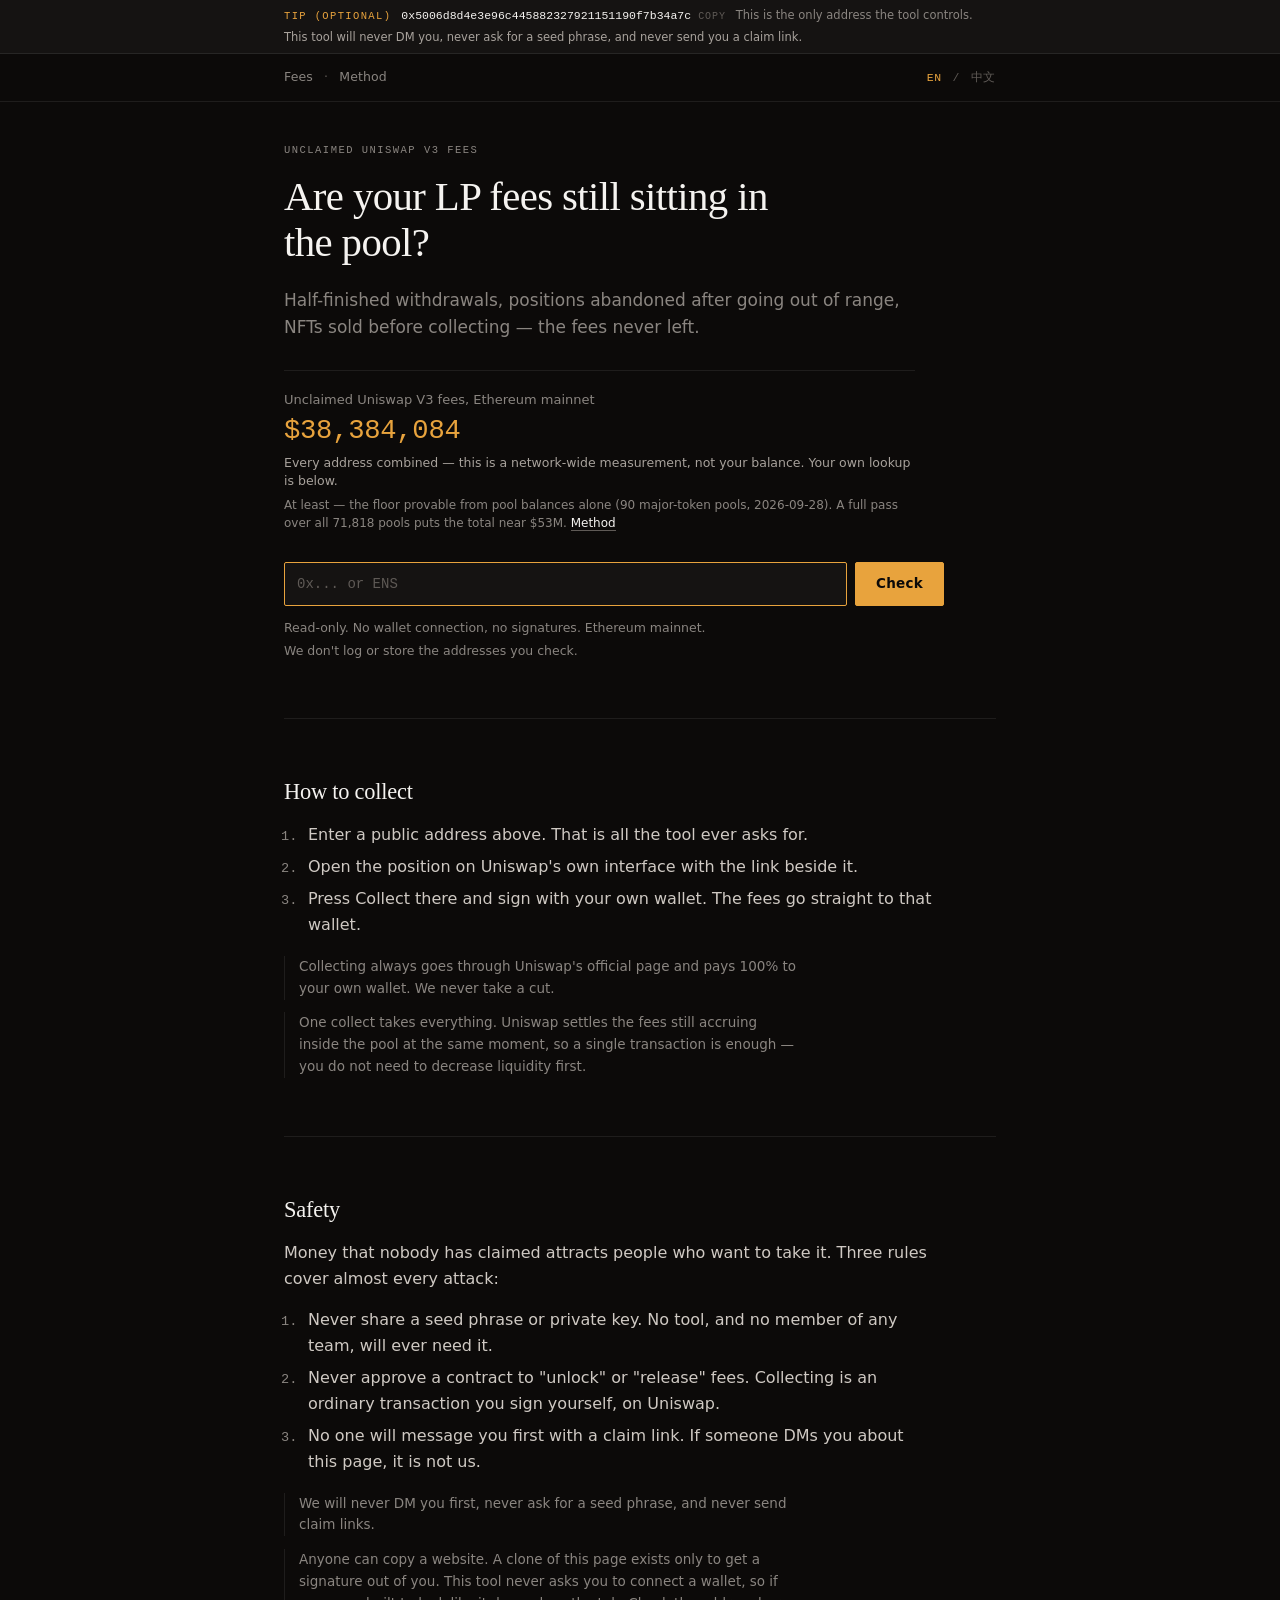
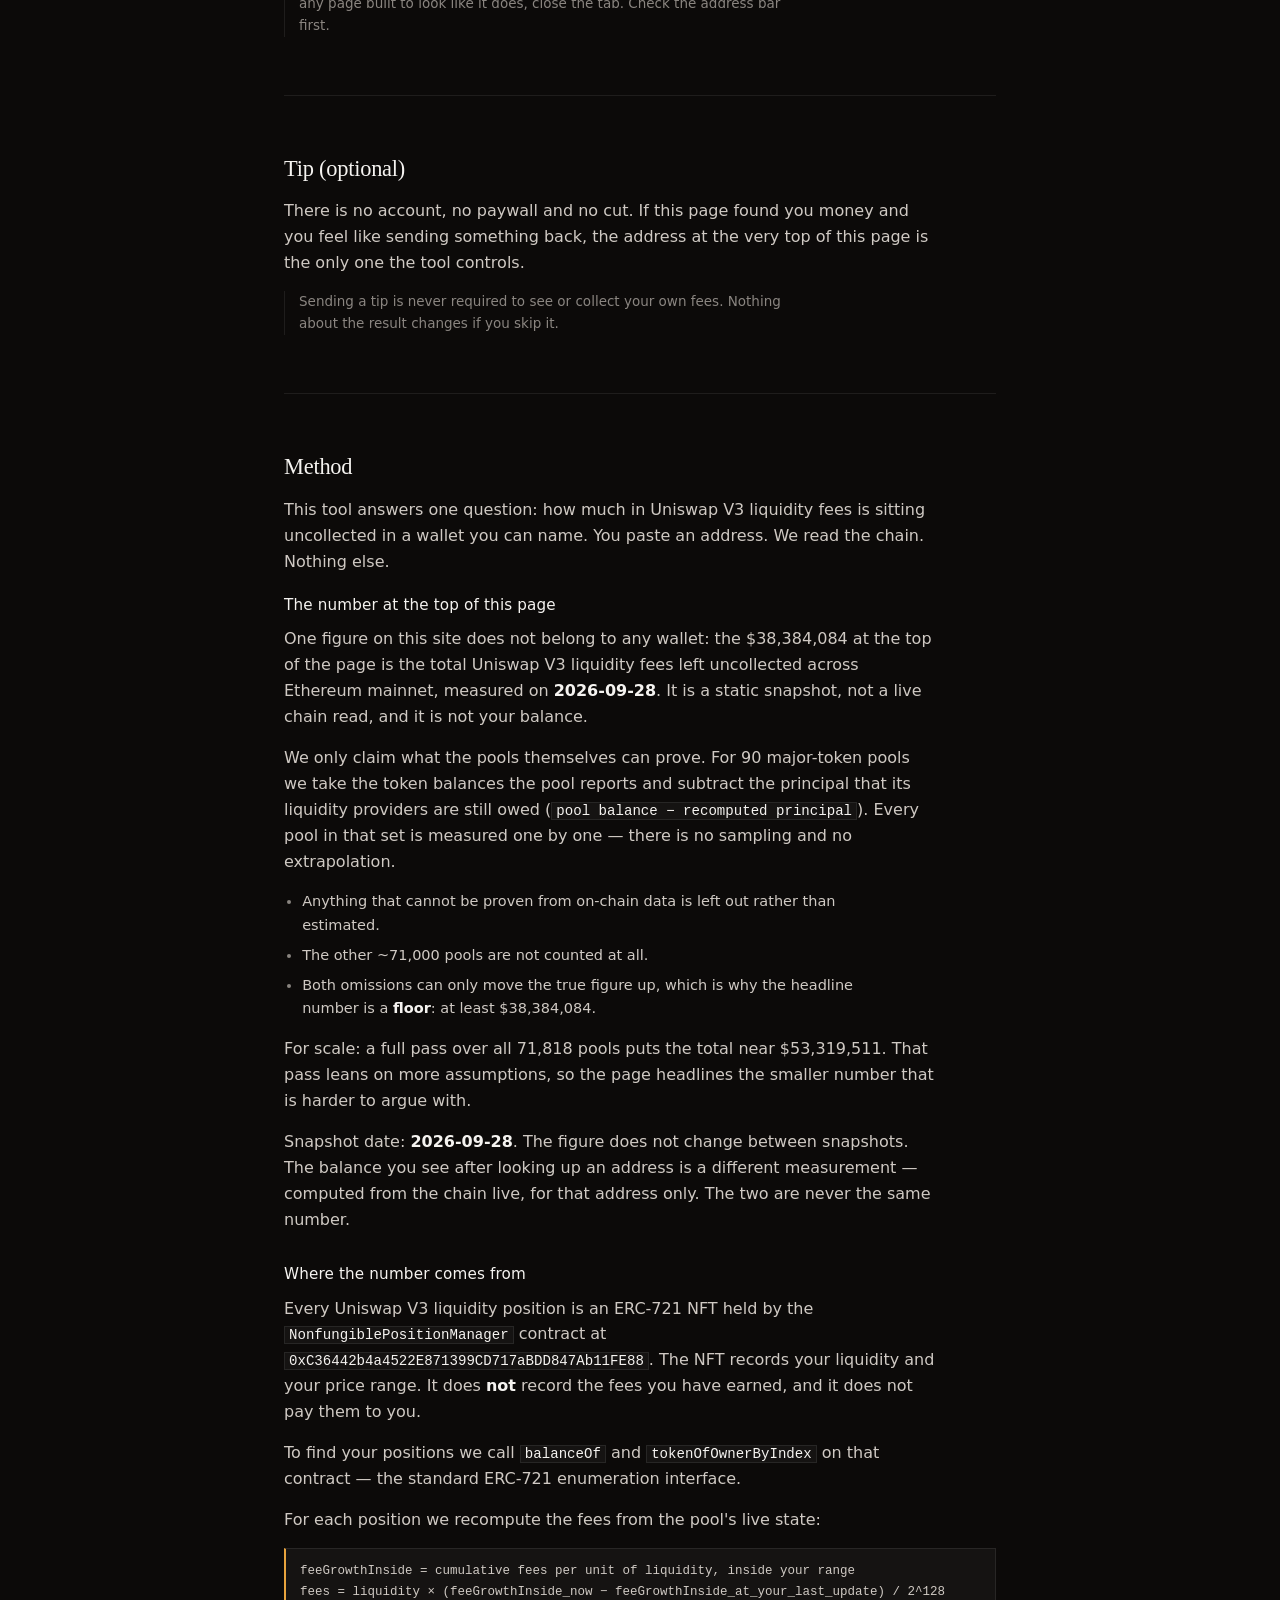
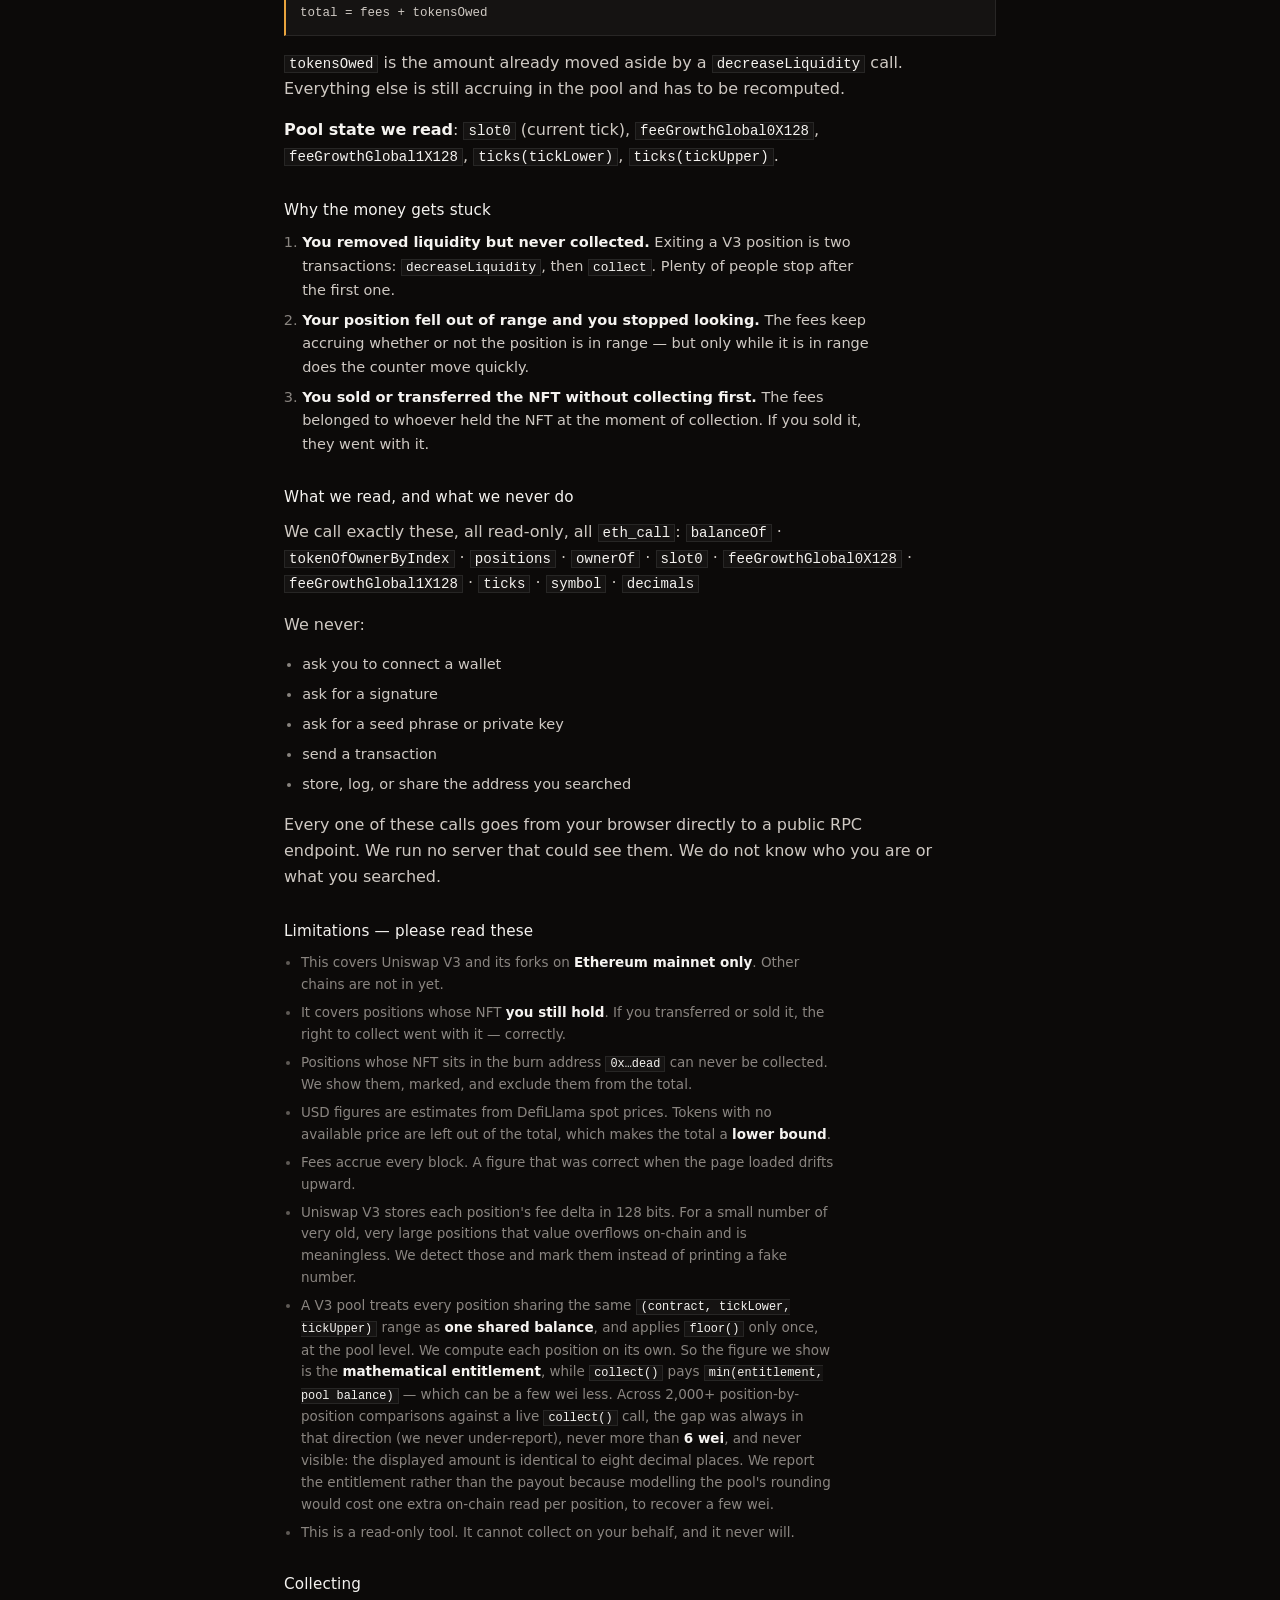
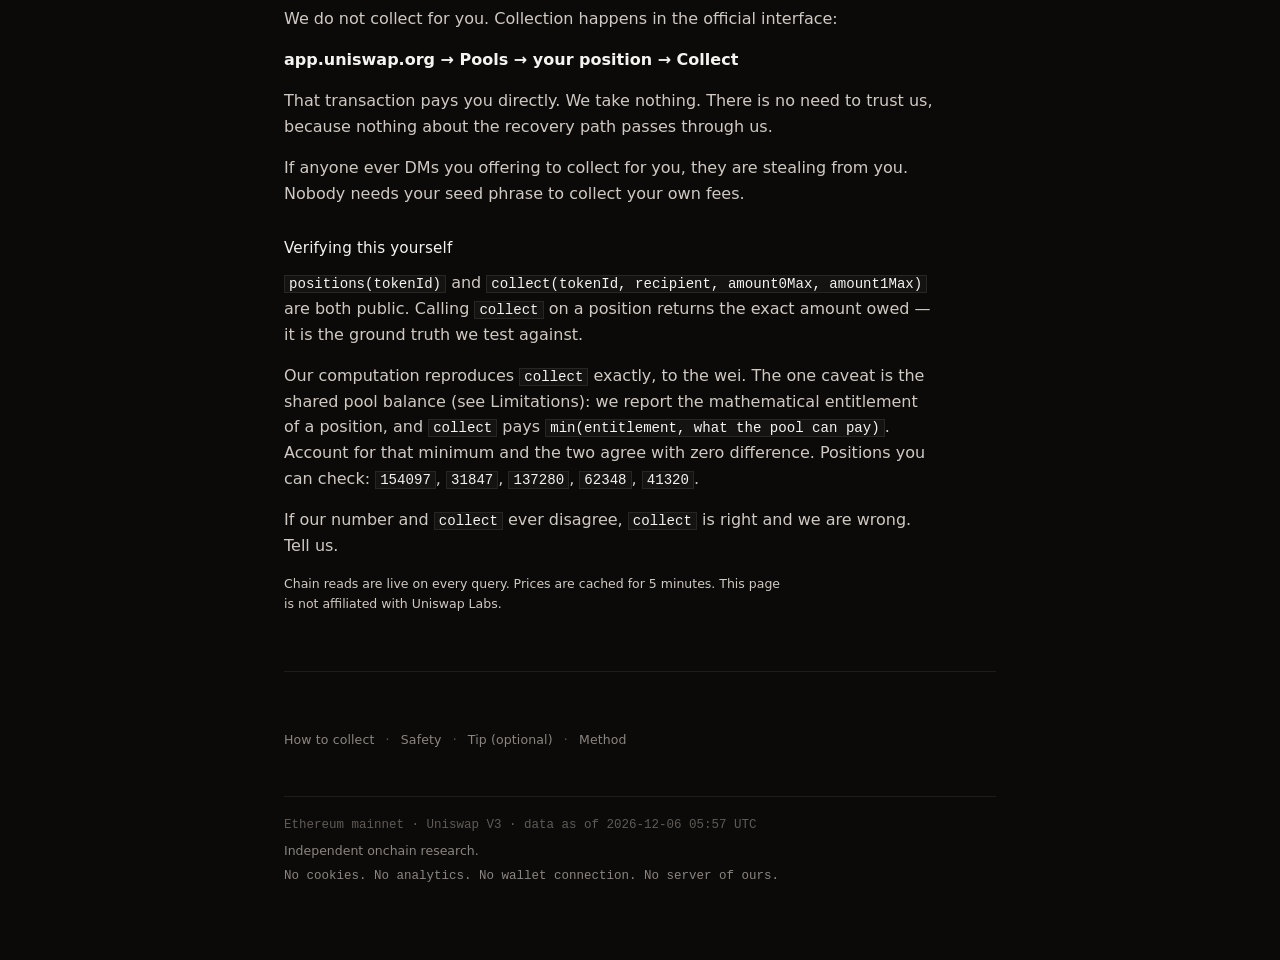
==== site/index.html @ bdae27ea "Unclaimed Uniswap V3 fees: static site, no build step" ====
<!DOCTYPE html>
<html lang="en">
<head>
<meta charset="utf-8">
<!-- The CSP is also delivered here, as a <meta>, not only as an HTTP header.
     This is the one control that turns "we don't send your address anywhere"
     from a promise into a rule the browser enforces, so it has to travel with
     the files: on IPFS (or any static host that can't set headers) v3fees/_headers
     does not exist. Deployments that can set headers should keep using it —
     they agree, and the header copy is the stricter one.
     Known difference: frame-ancestors is not supported in <meta> and is omitted
     below (browsers ignore it when delivered this way). Clickjacking is a low
     risk for a read-only lookup page; X-Frame-Options covers it where headers work. -->
<meta http-equiv="Content-Security-Policy" content="default-src 'none'; script-src 'self'; style-src 'self'; img-src 'self' data:; font-src 'self'; connect-src 'self' https://ethereum-rpc.publicnode.com https://virginia.rpc.blxrbdn.com https://eth.rpc.blxrbdn.com https://coins.llama.fi; base-uri 'none'; form-action 'none'; object-src 'none'">
<meta name="viewport" content="width=device-width, initial-scale=1">
<title>Unclaimed Uniswap V3 fees</title>
<meta name="description" content="Enter any Ethereum address and see the Uniswap V3 LP fees it never collected. Read-only: no wallet connection, no signatures, no server. We don't log or store the addresses you check.">
<!-- 分享卡。三个刻意的选择：
     · canonical 指向 /site/ 而不是 / —— 根目录那个 index.html 是 meta-refresh
       跳转桩，把 canonical 指向一个会跳转的地址是 Google 明确不建议的。
     · URL 全部写绝对地址。爬虫不会去解析相对路径，而 Edge/Chrome 的预览调试器
       也不解析，写完当时看不出问题，只有真正分享出去才发现卡片是空的。
     · og:image 指向站点根下的 /og.png，它不在引用图里（由 tools/test/ogimage.mjs
       从生产页面截的 1200x630），所以 publish.json 单独列着它。
     ⚠ 换域名时这三处要一起改：v3fees/index.html、本文件、v3fees/sitemap.xml。
     static-checks.mjs 第 7 项会断言它们的主机名一致，改漏一个就红。 -->
<link rel="canonical" href="https://poolwatch.dess.lol/site/">
<meta property="og:type" content="website">
<meta property="og:locale" content="en_US">
<meta property="og:locale:alternate" content="zh_CN">
<meta property="og:title" content="Are your LP fees still sitting in the pool?">
<meta property="og:description" content="Enter any Ethereum address and see the Uniswap V3 LP fees it never collected. Read-only: no wallet connection, no signatures, no server. We don't log or store the addresses you check.">
<meta property="og:url" content="https://poolwatch.dess.lol/site/">
<meta property="og:image" content="https://poolwatch.dess.lol/og.png">
<meta property="og:image:width" content="1200">
<meta property="og:image:height" content="630">
<meta name="twitter:card" content="summary_large_image">
<meta name="twitter:title" content="Are your LP fees still sitting in the pool?">
<meta name="twitter:description" content="Enter any Ethereum address and see the Uniswap V3 LP fees it never collected. Read-only: no wallet connection, no signatures, no server.">
<meta name="twitter:image" content="https://poolwatch.dess.lol/og.png">
<meta name="color-scheme" content="dark">
<meta name="referrer" content="no-referrer">
<link rel="icon" href="data:image/svg+xml,%3Csvg xmlns='http://www.w3.org/2000/svg' viewBox='0 0 16 16'%3E%3Crect width='16' height='16' fill='%230C0A09'/%3E%3Crect x='4' y='4' width='8' height='8' fill='%23E8A33D'/%3E%3C/svg%3E">
<link rel="stylesheet" href="style.css">
<script type="module" src="app.js"></script>
</head>
<body data-state="idle">

<a class="skiplink" href="#fees">Skip to the lookup form</a>

<!-- Tipping address lives at the top of the page on purpose: it is the first
     thing a suspicious visitor checks, and hiding it at the bottom looks worse. -->
<div class="tipbar">
  <div class="tipbar__inner">
    <span class="tipbar__label" data-i18n="tip.label">Tip (optional)</span>
    <span class="tipbar__addr mono" id="tipaddr" hidden></span>
    <span class="tipbar__note" id="tipnote" data-i18n="tip.note">The tool is free and takes no cut. Address to be published.</span>
    <span class="tipbar__never" data-i18n="tip.never">This tool will never DM you, never ask for a seed phrase, and never send you a claim link.</span>
  </div>
</div>

<header class="topbar">
  <div class="topbar__inner">
    <nav class="nav" aria-label="Primary">
      <a href="#fees" data-scroll="fees" data-i18n="nav.fees">Fees</a>
      <span class="nav__sep" aria-hidden="true">·</span>
      <a href="#method" data-scroll="method" data-i18n="nav.method">Method</a>
      <span class="nav__sep" data-navsrc aria-hidden="true">·</span>
      <a id="navsrc" data-navsrc target="_blank" rel="noopener noreferrer" data-i18n="nav.github" hidden>GitHub</a>
    </nav>
    <div class="lang" role="group" aria-label="Language">
      <button type="button" class="lang__btn" data-lang="en" lang="en">EN</button>
      <span class="lang__sep" aria-hidden="true">/</span>
      <button type="button" class="lang__btn" data-lang="zh" lang="zh-Hans">中文</button>
    </div>
  </div>
</header>

<main class="wrap" id="fees">

  <p class="eyebrow" data-i18n="eyebrow">Unclaimed Uniswap V3 fees</p>
  <h1 class="h1" data-i18n="h1">Are your LP fees still sitting in the pool?</h1>
  <p class="lede" data-i18n="lede">Half-finished withdrawals, positions abandoned after going out of range, NFTs sold before collecting — the fees never left.</p>

  <!-- The network-wide total. It is a static historical measurement, NOT the
       visitor's money, and the whole block is built to keep those two apart:
       it is amber and smaller than the visitor's own result (which stays white
       and larger), it carries a snapshot date, it says "every address" out
       loud, and app.js never touches it when a query runs. A visitor who
       mistook this number for their own balance would be reading a lie. -->
  <div class="stat" id="stat">
    <p class="stat__label" data-i18n="stat.label">Unclaimed Uniswap V3 fees, Ethereum mainnet</p>
    <p class="stat__value mono" data-i18n="stat.value">$38,384,084</p>
    <p class="stat__scope" data-i18n="stat.scope">Every address combined — this is a network-wide measurement, not your balance. Your own lookup is below.</p>
    <p class="stat__note"><span data-i18n="stat.note">At least — the floor provable from pool balances alone (90 major-token pools, 2026-09-28). A full pass over all 71,818 pools puts the total near $53M.</span> <a href="#method" data-scroll="method" data-i18n="nav.method">Method</a></p>
  </div>

  <form class="checkrow" id="checkform" autocomplete="off" novalidate>
    <label class="sr-only" for="addr" data-i18n="addrLabel">Ethereum address</label>
    <input id="addr" name="addr" class="checkrow__input mono" type="text" spellcheck="false"
           autocapitalize="off" autocorrect="off" placeholder="0x... or ENS"
           data-i18n-attr="placeholder:placeholder" aria-describedby="trustline">
    <button class="btn" id="check" type="submit" data-i18n="check">Check</button>
  </form>

  <p class="fine" id="trustline" data-i18n="trust">Read-only. No wallet connection, no signatures. Ethereum mainnet.</p>
  <p class="fine" data-i18n="privacy">We don't log or store the addresses you check.</p>

  <div class="state state--loading" id="state-loading" role="status" aria-live="polite">
    <p class="state__line" id="loading-line" data-i18n="checking">Reading your positions from the chain…</p>
    <div class="meter" id="meter" aria-hidden="true"><span class="meter__bar"></span></div>
  </div>

  <div class="state state--error" id="state-error" role="alert">
    <p class="state__head" data-i18n="rpcError">Couldn't reach the network. Try again.</p>
    <p class="state__body" data-i18n="rpcErrorHint">Your browser talks to public Ethereum RPC endpoints directly. They rate-limit, and they fail. Nothing was sent to a server of ours, because there isn't one.</p>
    <button class="btn btn--ghost" id="retry" type="button" data-i18n="retry">Try again</button>
  </div>

  <div class="state state--empty" id="state-empty">
    <p class="state__head" data-i18n="empty">No V3 positions with uncollected fees for this address. If you never provided liquidity on Uniswap V3, this is expected.</p>
    <p class="state__body" data-i18n="emptyHint">This covers Uniswap V3 on Ethereum mainnet, and only positions whose NFT you still hold. Other chains, v2 LP tokens and positions held inside smart contracts are not included.</p>
  </div>

  <section class="result" id="result" aria-live="polite"></section>

  <hr class="rule">

  <section class="sec" id="how">
    <h2 class="h2" data-i18n="how.title">How to collect</h2>
    <ol class="steps">
      <li data-i18n="how.s1">Enter a public address above. That is all the tool ever asks for.</li>
      <li data-i18n="how.s2">Open the position on Uniswap's own interface with the link beside it.</li>
      <li data-i18n="how.s3">Press Collect there and sign with your own wallet. The fees go straight to that wallet.</li>
    </ol>
    <p class="note" data-i18n="how.note1">Collecting always goes through Uniswap's official page and pays 100% to your own wallet. We never take a cut.</p>
    <p class="note" data-i18n="how.note2">One collect takes everything. Uniswap settles the fees still accruing inside the pool at the same moment, so a single transaction is enough — you do not need to decrease liquidity first.</p>
  </section>

  <hr class="rule">

  <section class="sec" id="safety">
    <h2 class="h2" data-i18n="safety.title">Safety</h2>
    <p data-i18n="safety.lead">Money that nobody has claimed attracts people who want to take it. Three rules cover almost every attack:</p>
    <ol class="steps">
      <li data-i18n="safety.r1">Never share a seed phrase or private key. No tool, and no member of any team, will ever need it.</li>
      <li data-i18n="safety.r2">Never approve a contract to "unlock" or "release" fees. Collecting is an ordinary transaction you sign yourself, on Uniswap.</li>
      <li data-i18n="safety.r3">No one will message you first with a claim link. If someone DMs you about this page, it is not us.</li>
    </ol>
    <p class="note" data-i18n="safety.dm">We will never DM you first, never ask for a seed phrase, and never send claim links.</p>
    <p class="note" data-i18n="safety.clone">Anyone can copy a website. A clone of this page exists only to get a signature out of you. This tool never asks you to connect a wallet, so if any page built to look like it does, close the tab. Check the address bar first.</p>
  </section>

  <hr class="rule">

  <section class="sec" id="tip">
    <h2 class="h2" data-i18n="tipsec.title">Tip (optional)</h2>
    <p data-i18n="tipsec.body">There is no account, no paywall and no cut. If this page found you money and you feel like sending something back, the address at the very top of this page is the only one the tool controls.</p>
    <p class="note" data-i18n="tipsec.body2">Sending a tip is never required to see or collect your own fees. Nothing about the result changes if you skip it.</p>
  </section>

  <hr class="rule">

  <section class="sec" id="method">
    <h2 class="h2" data-i18n="method.title">Method</h2>
    <!-- Filled from i18n by app.js: this section is long, largely multi-paragraph
         and carries a formula, so it is rendered rather than keyed line by line. -->
    <div id="methodbody"></div>
  </section>

  <hr class="rule">

  <nav class="footnav" aria-label="Sections">
    <a href="#how" data-scroll="how" data-i18n="foot.how">How to collect</a>
    <span class="nav__sep" aria-hidden="true">·</span>
    <a href="#safety" data-scroll="safety" data-i18n="foot.safety">Safety</a>
    <span class="nav__sep" aria-hidden="true">·</span>
    <a href="#tip" data-scroll="tip" data-i18n="foot.tip">Tip (optional)</a>
    <span class="nav__sep" aria-hidden="true">·</span>
    <a href="#method" data-scroll="method" data-i18n="foot.method">Method</a>
  </nav>

  <footer class="foot">
    <p class="mono foot__meta"><span data-i18n="foot.chain">Ethereum mainnet · Uniswap V3</span> · <span data-i18n="foot.asof">data as of</span> <span class="mono" id="datatime-foot">—</span></p>
    <p data-i18n="foot.independent">Independent onchain research.</p>
    <p class="mono" data-i18n="foot.source">No cookies. No analytics. No wallet connection. No server of ours.</p>
  </footer>

</main>

<input type="text" id="copybuf" class="copybuf" aria-hidden="true" tabindex="-1" readonly>
</body>
</html>
---- site/style.css ----
/* v3fees/site/style.css
   Owner: frontend-dev.
   Deliberately boring: one accent colour, hairline rules, no gradients, no
   rounded card stacks, nothing that fades in. Everything is left-aligned.
   Type: serif for headings, the system UI stack for prose, monospace for
   anything a reader might want to copy out and verify. */

:root {
  --bg: #0C0A09;
  --surface: #151312;
  --text: #F5F3F0;
  --muted: #8A8580;
  --dim: #5F5A56;
  --accent: #E8A33D;
  --accent-hi: #F2B45C;
  --rule: rgba(255, 255, 255, 0.08);
  --serif: ui-serif, Georgia, 'Times New Roman', serif;
  --sans: system-ui, -apple-system, 'Segoe UI', Roboto, sans-serif;
  --mono: ui-monospace, SFMono-Regular, Menlo, Consolas, monospace;
  --maxw: 760px;
}

*, *::before, *::after { box-sizing: border-box; }

html { -webkit-text-size-adjust: 100%; }

body {
  margin: 0;
  background: var(--bg);
  color: var(--text);
  font: 16px/1.62 var(--sans);
  text-rendering: optimizeLegibility;
  -webkit-font-smoothing: antialiased;
}

::selection { background: var(--accent); color: #0C0A09; }

a { color: var(--text); text-decoration: none; border-bottom: 1px solid var(--rule); }
a:hover { color: var(--accent); border-bottom-color: var(--accent); }

:focus-visible { outline: 1px solid var(--accent); outline-offset: 2px; }

.mono { font-family: var(--mono); font-variant-numeric: tabular-nums; }
.muted { color: var(--muted); }
.sr-only {
  position: absolute; width: 1px; height: 1px; padding: 0; margin: -1px;
  overflow: hidden; clip: rect(0 0 0 0); white-space: nowrap; border: 0;
}
.skiplink {
  position: absolute; left: -9999px; top: 0; z-index: 20;
  background: var(--accent); color: #0C0A09; padding: 8px 14px; font-size: 13px;
}
.skiplink:focus { left: 8px; top: 8px; border: 0; }
.copybuf { position: fixed; left: -9999px; top: 0; width: 10px; opacity: 0; }

/* ---------------------------------------------------------------- tip bar */

.tipbar { border-bottom: 1px solid var(--rule); background: var(--surface); }
.tipbar__inner {
  max-width: var(--maxw); margin: 0 auto; padding: 7px 24px;
  display: flex; flex-wrap: wrap; align-items: baseline; gap: 4px 10px;
  font-size: 11.5px; line-height: 1.5;
}
.tipbar__label {
  font-family: var(--mono); font-size: 10.5px; letter-spacing: .13em;
  text-transform: uppercase; color: var(--accent);
}
.tipbar__addr { color: var(--text); font-size: 11.5px; word-break: break-all; }
.tipbar__note { color: var(--muted); }
/* The anti-phishing sentence gets its own line at the top of the page, where a
   suspicious visitor is already looking for the tip address. */
.tipbar__never { flex-basis: 100%; color: #A8A29C; }

/* ----------------------------------------------------------------- topbar */

.topbar {
  position: sticky; top: 0; z-index: 5;
  background: var(--bg); border-bottom: 1px solid var(--rule);
}
.topbar__inner {
  max-width: var(--maxw); margin: 0 auto; padding: 13px 24px;
  display: flex; align-items: baseline; justify-content: space-between; gap: 16px;
}
.nav, .footnav { font-size: 12.5px; letter-spacing: .01em; }
.nav a, .footnav a { color: var(--muted); border-bottom: 0; }
.nav a:hover, .footnav a:hover { color: var(--accent); }
.nav__sep { color: var(--dim); padding: 0 7px; }

.lang { font-family: var(--mono); font-size: 11.5px; letter-spacing: .06em; white-space: nowrap; }
.lang__btn {
  background: none; border: 0; padding: 0; cursor: pointer;
  font: inherit; color: var(--dim); letter-spacing: inherit;
}
.lang__btn:hover { color: var(--text); }
.lang__btn[aria-pressed="true"] { color: var(--accent); }
.lang__sep { color: var(--dim); padding: 0 3px; }

/* ------------------------------------------------------------------- page */

.wrap { max-width: var(--maxw); margin: 0 auto; padding: 40px 24px 72px; }

.eyebrow {
  font-family: var(--mono); font-size: 10.5px; letter-spacing: .14em;
  text-transform: uppercase; color: var(--muted); margin: 0;
}

.h1 {
  font-family: var(--serif); font-weight: 400;
  font-size: clamp(1.8rem, 5.2vw, 2.55rem); line-height: 1.13;
  letter-spacing: -.015em; margin: .38em 0 .5em; max-width: 26ch;
}

.lede { color: var(--muted); font-size: 1.0625rem; line-height: 1.58; max-width: 58ch; margin: 0; }

h2, h3 { font-weight: 400; }

/* ------------------------------------------- the network-wide headline stat
   A static measurement, not the visitor's balance. It never gets a box, a
   background or a border: only the page's usual hairline above it. The number
   is amber and deliberately smaller than `.res__total` (which is white and
   larger), so the moment a visitor runs their own lookup their own figure is
   the biggest thing on the page and this one reads as context. */

.stat {
  margin: 30px 0 0;
  padding-top: 20px;
  border-top: 1px solid var(--rule);
  max-width: 62ch;
}
.stat__label { margin: 0; color: var(--muted); font-size: 13px; line-height: 1.45; }
.stat__value {
  margin: 5px 0 0;
  font-size: clamp(1.35rem, 4.6vw, 1.7rem);
  line-height: 1.15; letter-spacing: -.01em;
  color: var(--accent);
}
/* The distinction the visitor must not miss. Same colour as `.tipbar__never`,
   the other line on this page that exists to stop someone being misled. */
.stat__scope { margin: 7px 0 0; color: #A8A29C; font-size: 12.5px; line-height: 1.5; }
.stat__note { margin: 5px 0 0; color: var(--muted); font-size: 12px; line-height: 1.5; }
.stat__note a { border-bottom-color: var(--dim); }

/* -------------------------------------------------------------- the input */

.checkrow { display: flex; gap: 8px; margin: 30px 0 12px; max-width: 660px; }
.checkrow__input {
  flex: 1 1 auto; min-width: 0;
  background: var(--surface); color: var(--text);
  border: 1px solid var(--rule); border-radius: 2px;
  padding: 11px 12px; font: 14px/1.45 var(--mono);
}
.checkrow__input::placeholder { color: var(--dim); }
.checkrow__input:focus { outline: none; border-color: var(--accent); }

.btn {
  background: var(--accent); color: #0C0A09;
  border: 1px solid var(--accent); border-radius: 2px;
  padding: 11px 20px; font: 600 13.5px/1.45 var(--sans);
  letter-spacing: .02em; cursor: pointer; white-space: nowrap;
}
.btn:hover { background: var(--accent-hi); border-color: var(--accent-hi); }
.btn:disabled { opacity: .45; cursor: default; background: var(--accent); }
.btn--ghost { background: transparent; color: var(--text); border-color: var(--rule); }
.btn--ghost:hover { background: var(--surface); border-color: var(--muted); color: var(--text); }

.fine { color: var(--muted); font-size: 12.5px; line-height: 1.55; margin: 3px 0; max-width: 62ch; }
.fine--brighter { color: #A8A29C; }

.copy {
  background: none; border: 0; padding: 0 0 0 7px; cursor: pointer;
  font: 10px/1 var(--mono); letter-spacing: .09em; text-transform: uppercase;
  color: var(--dim); vertical-align: baseline;
}
.copy:hover { color: var(--accent); }
.copy[data-done] { color: var(--accent); }

/* ----------------------------------------------------------------- states */

.state { display: none; }
body[data-state="loading"] .state--loading,
body[data-state="error"] .state--error,
body[data-state="empty"] .state--empty { display: block; }

body[data-state="loading"] #check,
body[data-state="loading"] #addr { opacity: .5; pointer-events: none; }

body[data-state="idle"] .result,
body[data-state="loading"] .result,
body[data-state="error"] .result,
body[data-state="empty"] .result { display: none; }

.state { margin: 30px 0 0; padding-top: 20px; border-top: 1px solid var(--rule); }
.state__head { font-family: var(--serif); font-size: 1.15rem; line-height: 1.4; margin: 0 0 .4em; max-width: 56ch; }
.state__line { font-family: var(--mono); font-size: 12.5px; color: var(--muted); margin: 0 0 12px; }
.state__body { color: var(--muted); font-size: 13.5px; line-height: 1.6; margin: 0 0 1em; max-width: 62ch; }
.state--error .state__head { color: var(--accent); }

.meter { height: 2px; background: var(--rule); overflow: hidden; max-width: 660px; }
.meter__bar { display: block; height: 2px; width: 34%; background: var(--accent); animation: sweep 1.15s ease-in-out infinite; }
@keyframes sweep { 0% { transform: translateX(-102%); } 100% { transform: translateX(300%); } }

/* Once the adapter reports done/total the meter stops being decorative and
   becomes an actual count. A wallet with thousands of positions needs it. */
.meter[data-det] .meter__bar { animation: none; width: var(--p, 0%); transition: width .25s linear; }
@media (prefers-reduced-motion: reduce) {
  .meter__bar { animation: none; width: 100%; }
  .meter[data-det] .meter__bar { width: var(--p, 0%); transition: none; }
}

/* --------------------------------------------------------------- results */

.result { margin: 38px 0 0; }
.res__head {
  display: flex; flex-wrap: wrap; align-items: baseline; justify-content: space-between;
  gap: 6px 20px; padding-top: 20px; border-top: 1px solid var(--rule);
}
.res__count { font-family: var(--serif); font-size: 1.15rem; line-height: 1.4; margin: 0; }
.dot { display: inline-block; width: 7px; height: 7px; background: var(--accent); margin-right: 9px; vertical-align: 1px; }
.res__totalwrap { text-align: right; margin-left: auto; }
.res__totallabel {
  display: block; font-family: var(--mono); font-size: 10px; letter-spacing: .13em;
  text-transform: uppercase; color: var(--muted); margin-bottom: 2px;
}
.res__total {
  display: block; font-family: var(--mono); font-size: clamp(1.5rem, 5vw, 2.05rem);
  line-height: 1.1; letter-spacing: -.02em;
}

.res__addr { font-size: 12px; color: var(--muted); margin: 14px 0 0; word-break: break-all; }
.res__addr a { color: var(--muted); }
.res__addr a:hover { color: var(--accent); }

.tw { overflow-x: auto; margin-top: 22px; }
.tbl { width: 100%; border-collapse: collapse; font-size: 14px; }
.tbl th {
  font: 500 10.5px/1.4 var(--mono); text-transform: uppercase; letter-spacing: .11em;
  color: var(--muted); text-align: left; padding: 0 14px 9px 0; border-bottom: 1px solid var(--rule);
  white-space: nowrap;
}
.tbl td { padding: 13px 14px 13px 0; border-bottom: 1px solid var(--rule); vertical-align: top; }
.tbl tr:last-child td { border-bottom: 0; }
.tbl__more td { padding: 14px 0 0; border-bottom: 0; }
.linkbtn {
  background: none; border: 0; padding: 0; cursor: pointer;
  font: 11px/1.4 var(--mono); letter-spacing: .09em; text-transform: uppercase;
  color: var(--accent);
}
.linkbtn:hover { color: var(--accent-hi); border-bottom: 1px solid var(--accent-hi); }
.linkbtn:disabled { opacity: .6; cursor: default; }
.tbl .num { text-align: right; padding-right: 0; white-space: nowrap; }
.tbl .c-pos { width: 8.5rem; }
/* Tokens with no symbol() on chain come back as `0x1234…abcd`. Two of those in
   one cell must wrap rather than push the numbers off the page. */
.tbl .c-pool { width: auto; max-width: 22rem; overflow-wrap: anywhere; }

.poslink { border-bottom: 0; }
.poslink:hover { border-bottom: 0; }
.poolname { color: var(--text); }
.feetier { color: var(--muted); font-family: var(--mono); font-size: 11.5px; padding-left: 5px; }
.range {
  display: inline-block; font-family: var(--mono); font-size: 10px; letter-spacing: .07em;
  text-transform: uppercase; color: var(--dim); padding-left: 6px;
}
.amt { display: block; font-family: var(--mono); font-variant-numeric: tabular-nums; }
.usd { display: block; color: var(--muted); font-family: var(--mono); font-size: 12.5px; }
.note-inline { color: var(--muted); font-size: 13px; margin: 14px 0 0; max-width: 62ch; }
/* A caveat about the headline number itself is not decoration: brighten it. */
.note-inline--flag { color: var(--text); }
.skipped__ids { color: var(--dim); font-size: 11.5px; overflow-wrap: anywhere; }
.skipped__why { color: var(--text); font-size: 11.5px; }

.locked { margin-top: 40px; }
.locked__head {
  font-family: var(--serif); font-size: 1.05rem; margin: 0 0 .35em; color: var(--text);
}
.locked .tbl td { color: var(--muted); }
.tag-dead {
  display: inline-block; font-family: var(--mono); font-size: 10px; letter-spacing: .08em;
  text-transform: uppercase; color: var(--accent); border: 1px solid var(--rule);
  padding: 1px 5px; margin-left: 7px;
}

.cta { margin-top: 32px; display: flex; flex-wrap: wrap; align-items: center; gap: 10px 18px; }
.cta__note { color: var(--muted); font-size: 12.5px; margin: 0; max-width: 52ch; }

.res__meta { margin-top: 26px; padding-top: 14px; border-top: 1px solid var(--rule); }
.res__meta p { color: var(--muted); font-size: 12.5px; margin: 0; }

/* --------------------------------------------------------------- sections */

.rule { border: 0; border-top: 1px solid var(--rule); margin: 58px 0; }
.sec { scroll-margin-top: 64px; }
.h2 { font-family: var(--serif); font-size: 1.4rem; line-height: 1.3; letter-spacing: -.01em; margin: 0 0 .7em; }
.sec p { margin: 0 0 .95em; max-width: 64ch; color: #CFC9C3; }
.sec .note {
  color: var(--muted); font-size: 13.5px; line-height: 1.62;
  border-left: 1px solid var(--rule); padding-left: 14px; max-width: 60ch;
}

.steps { padding-left: 1.35em; margin: .2em 0 1.1em; max-width: 64ch; color: #CFC9C3; }
.steps li { margin: .4em 0; padding-left: .15em; }
.steps li::marker { color: var(--muted); font-family: var(--mono); font-size: .85em; }

/* Rendered blocks for the Method section — see rich.js. */
.h3 { font-size: .95rem; letter-spacing: .01em; margin: 1.9em 0 .6em; color: var(--text); }
#methodbody > .h3:first-of-type { margin-top: 1.2em; }
.rich-list {
  color: #CFC9C3; font-size: 14.5px; line-height: 1.62;
  padding-left: 1.25em; margin: 0 0 1.1em; max-width: 64ch;
}
.rich-list li { margin: .45em 0; }
.rich-list li::marker { color: var(--muted); }
.rich--limits .rich-list { color: var(--muted); font-size: 13.5px; }
.rich--limits .rich-list li::marker { color: var(--dim); }
.rich code {
  font-family: var(--mono); font-size: .88em; color: var(--text);
  background: var(--surface); border: 1px solid var(--rule); padding: 0 4px;
  overflow-wrap: anywhere;   /* the 42-char position-manager address has no break point */
}
.rich strong { color: var(--text); font-weight: 600; }
.rich .code {
  font: 12.5px/1.65 var(--mono); color: #CFC9C3; background: var(--surface);
  border: 1px solid var(--rule); border-left: 2px solid var(--accent);
  padding: 12px 14px; margin: 0 0 1.1em; max-width: 100%;
  overflow-x: auto; white-space: pre;
}

/* ---------------------------------------------------------------- footer */

.footnav { margin: 0 0 22px; }
.foot { margin-top: 46px; padding-top: 18px; border-top: 1px solid var(--rule); }
.foot p { color: var(--muted); font-size: 12.5px; margin: 0 0 5px; max-width: 66ch; }
.foot__meta { color: var(--dim) !important; }

/* ----------------------------------------------------------------- small */

@media (max-width: 640px) {
  .wrap { padding: 30px 16px 56px; }
  .tipbar__inner, .topbar__inner { padding-left: 16px; padding-right: 16px; }
  .topbar__inner { flex-wrap: wrap; gap: 8px; }
  .checkrow { gap: 6px; }
  .btn { padding: 11px 15px; }
  .tbl { font-size: 13px; }
  .tbl td, .tbl th { padding-right: 10px; }
  .tbl .c-pos { width: 6.5rem; }
  .res__head { flex-direction: column; align-items: flex-start; }
  .res__totalwrap { text-align: left; margin-left: 0; }
  .rich .code { font-size: 11.5px; }
  .rule { margin: 44px 0; }
}
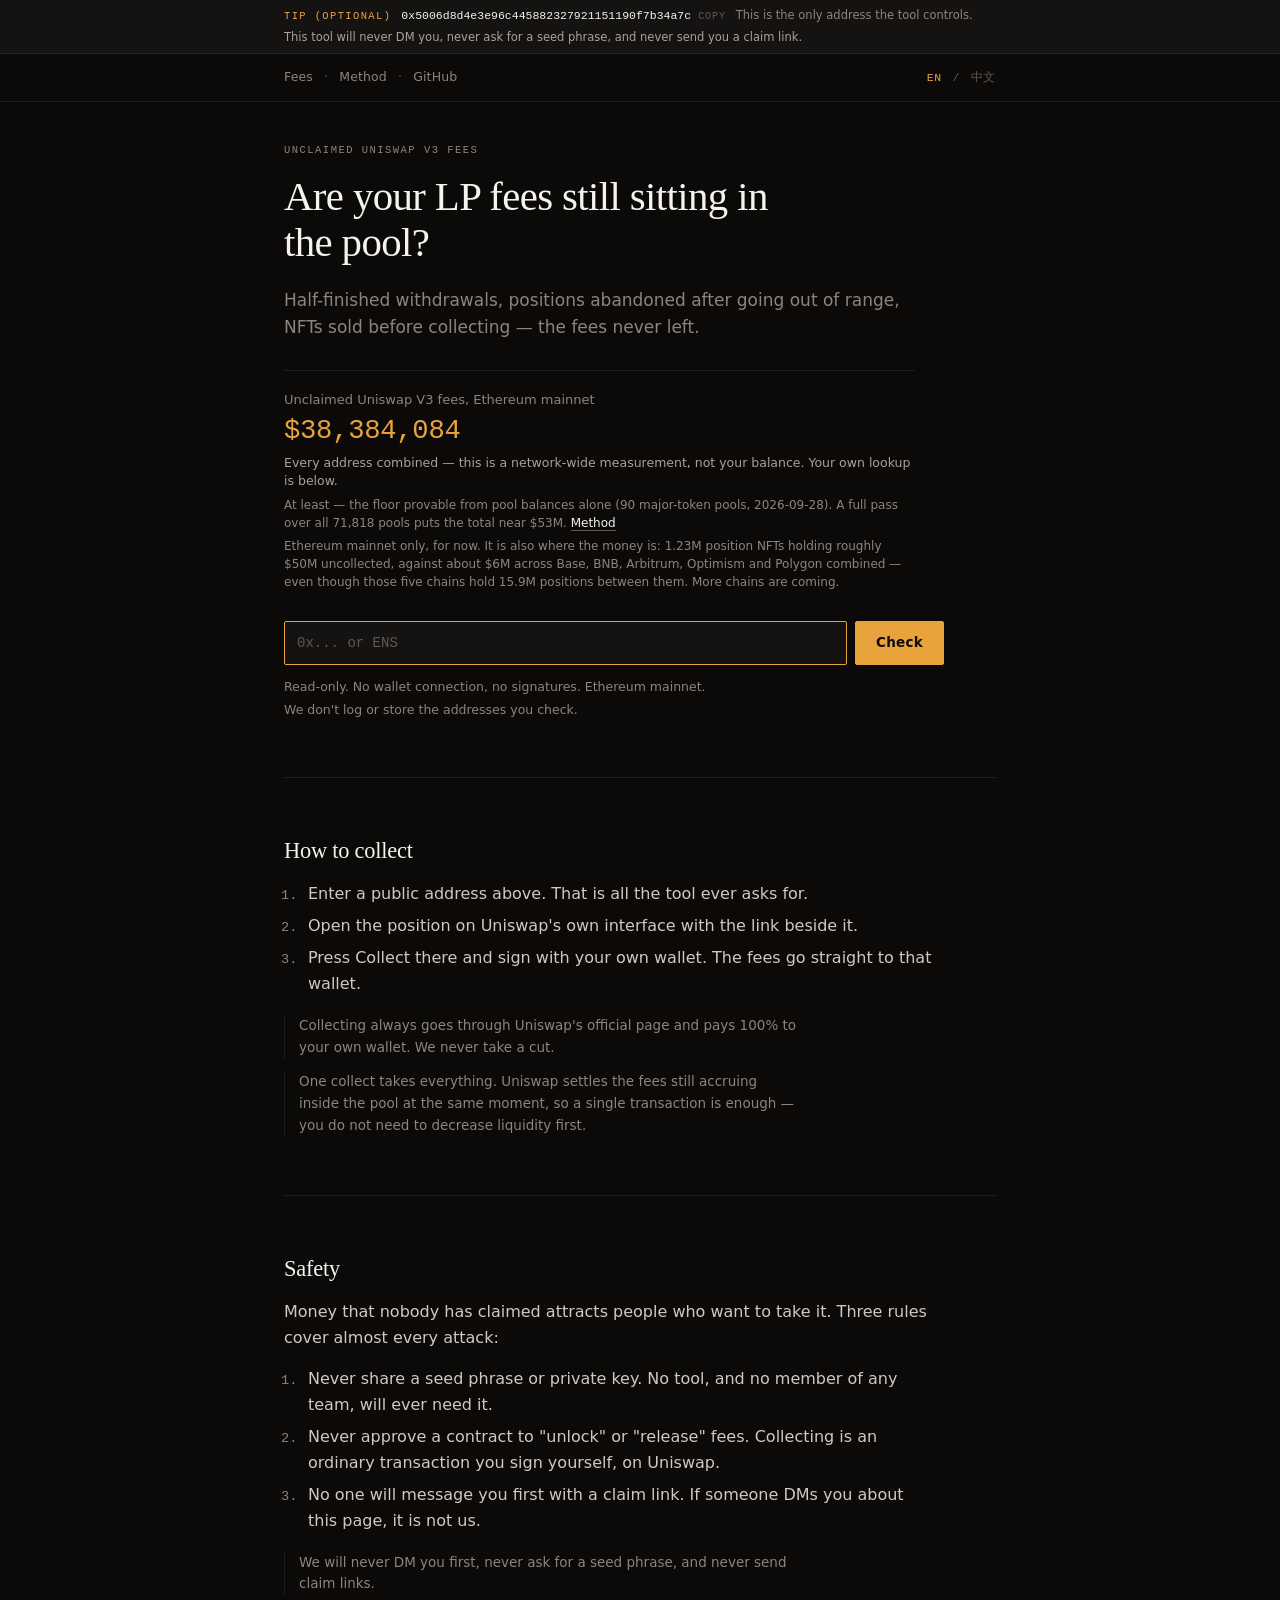
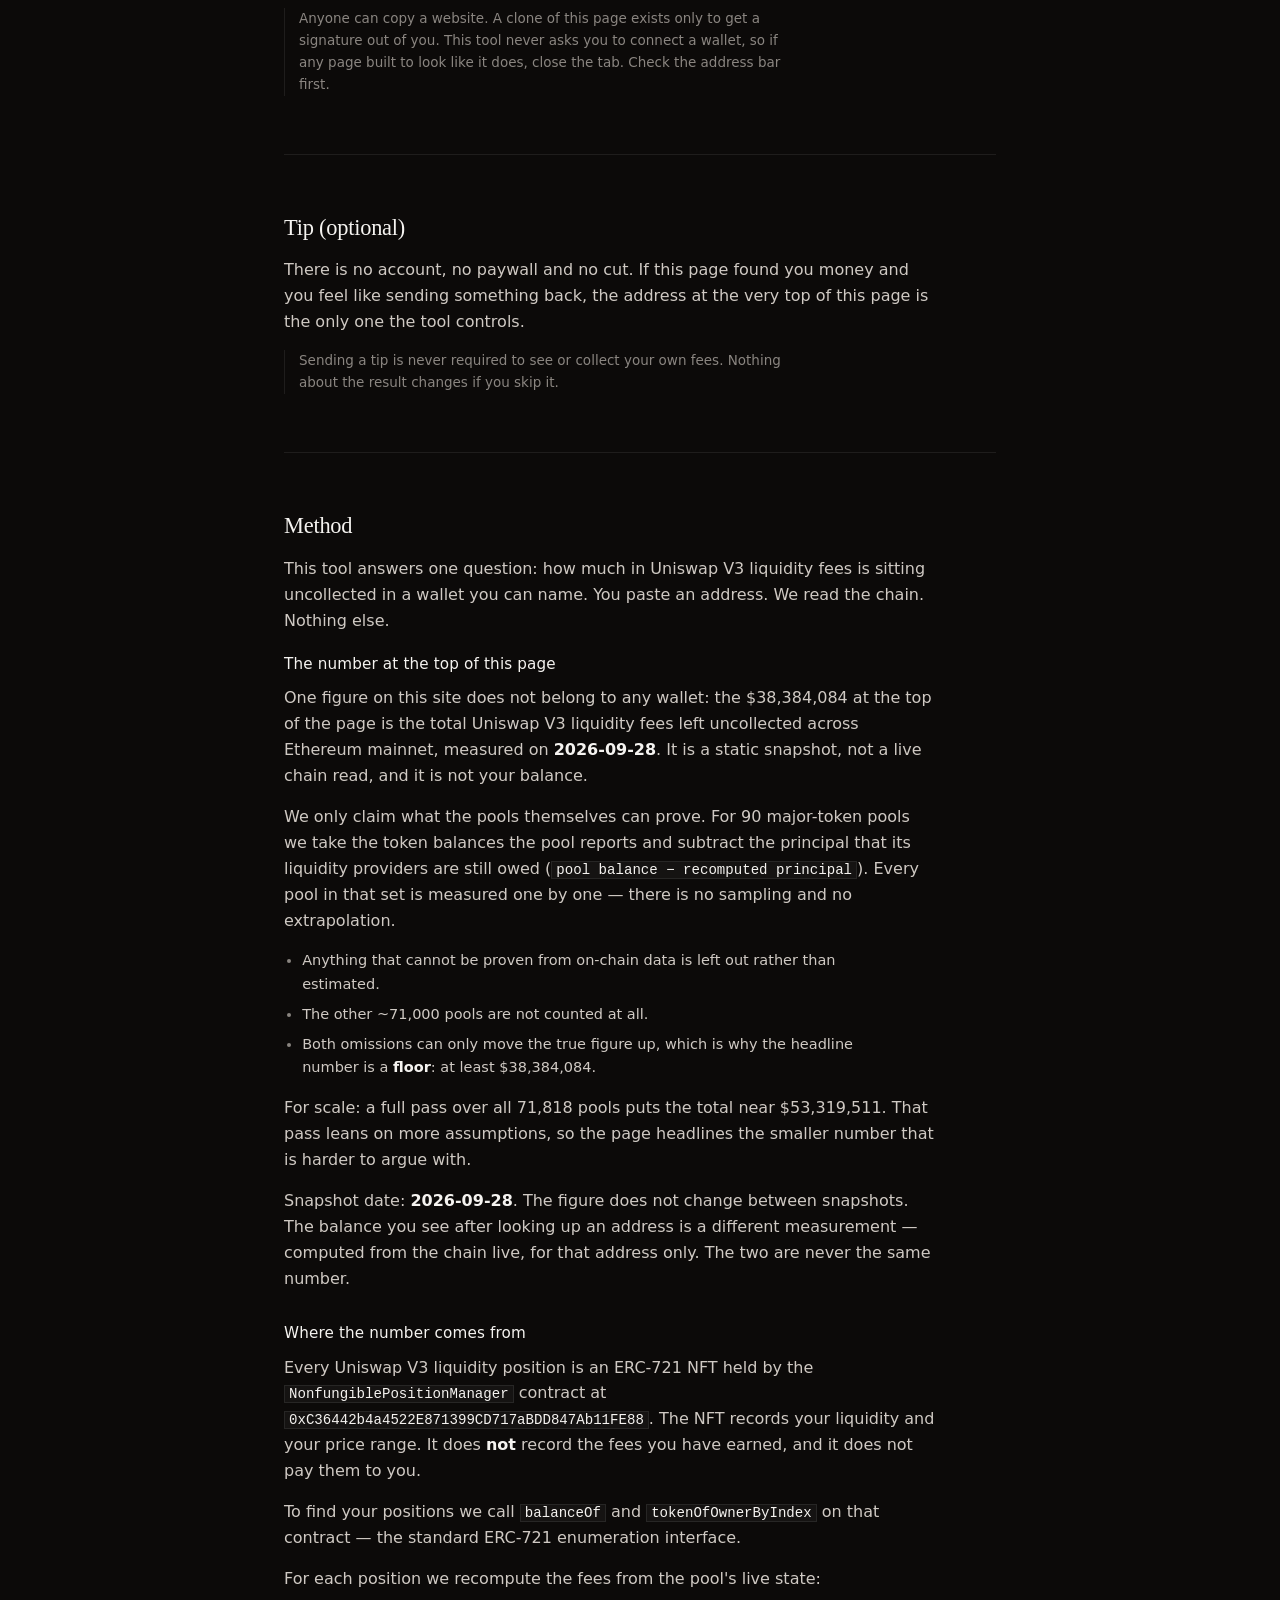
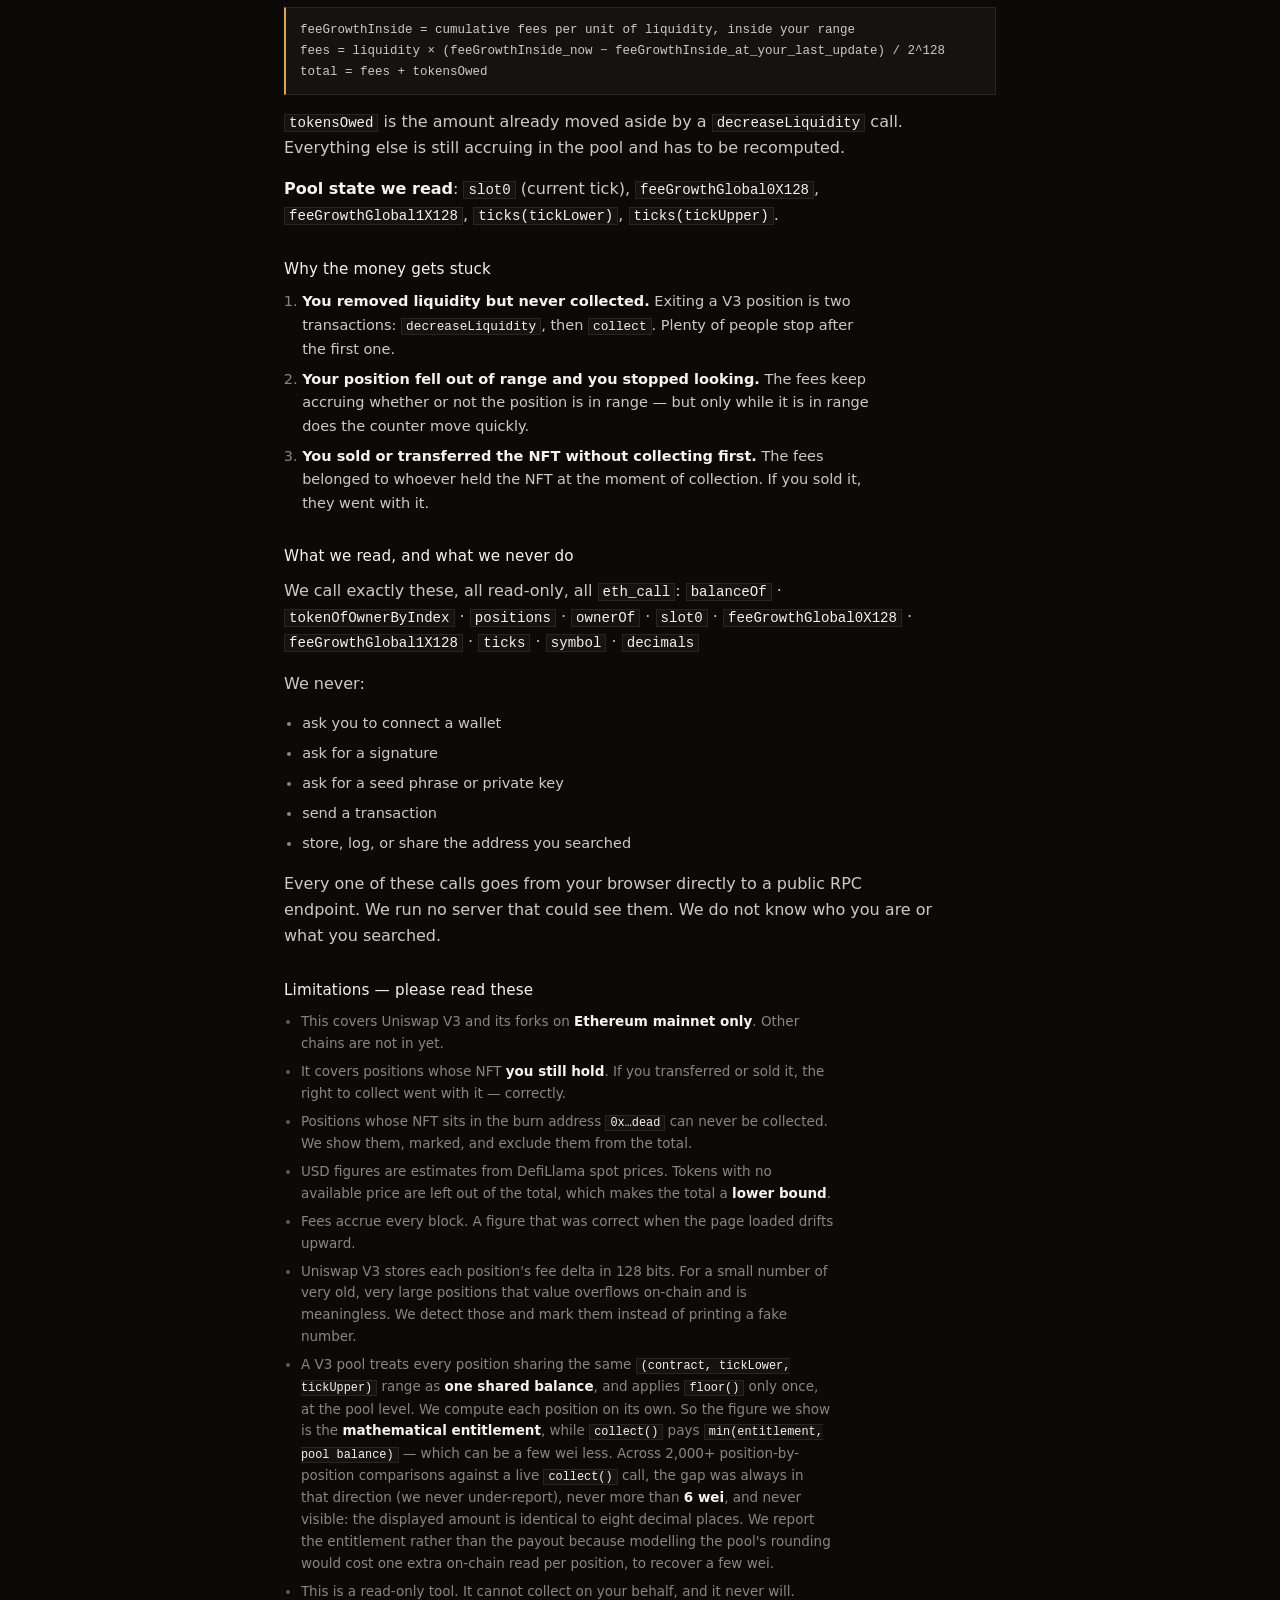
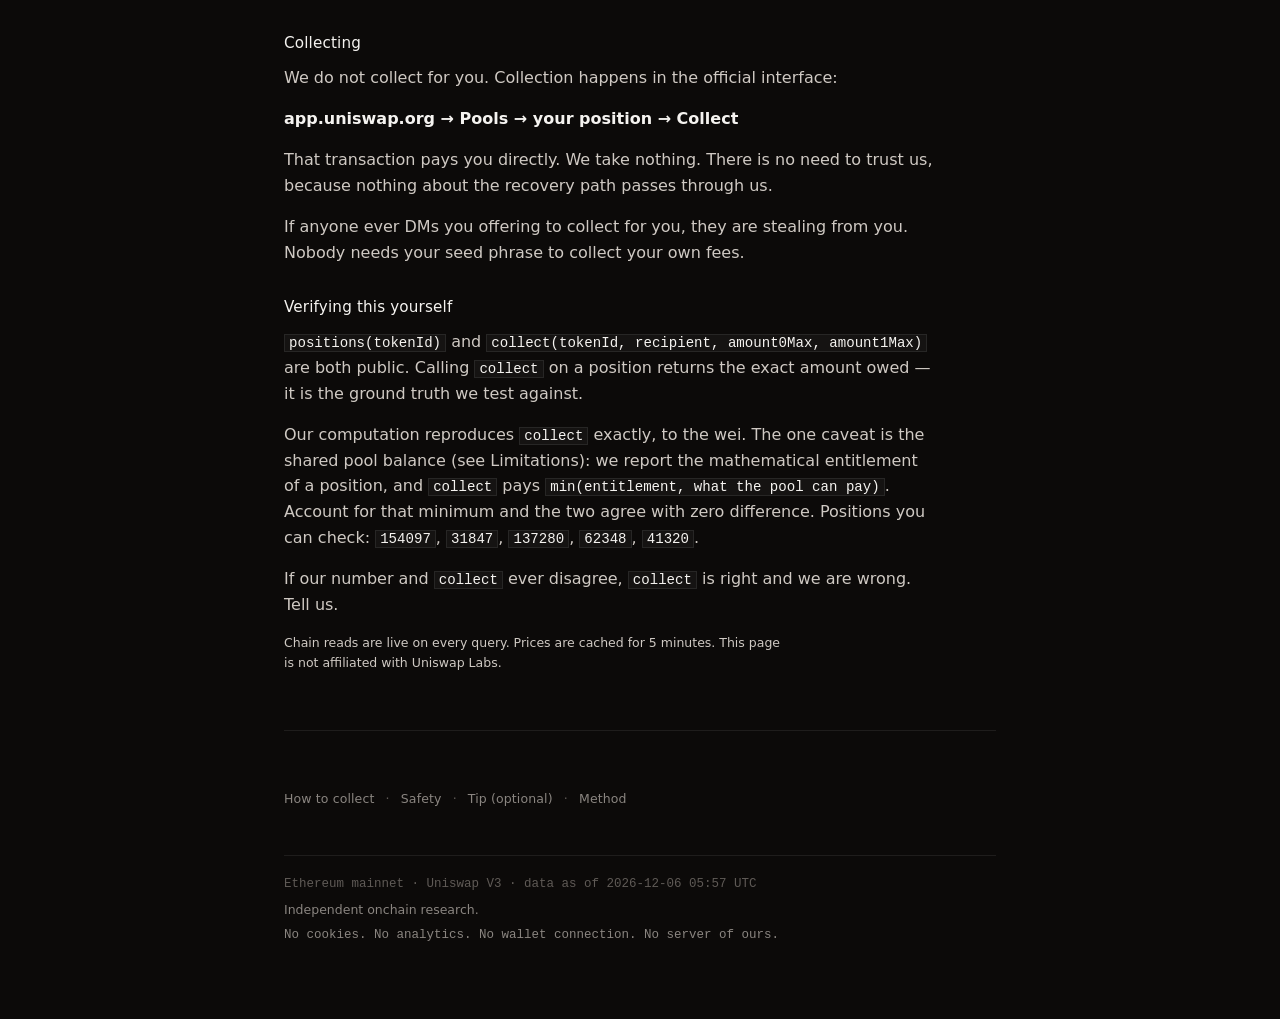
==== commit 4d13f796: "State the chain scope next to the headline figure" ====
--- a/site/index.html
+++ b/site/index.html
@@ -93,6 +93,7 @@
     <p class="stat__value mono" data-i18n="stat.value">$38,384,084</p>
     <p class="stat__scope" data-i18n="stat.scope">Every address combined — this is a network-wide measurement, not your balance. Your own lookup is below.</p>
     <p class="stat__note"><span data-i18n="stat.note">At least — the floor provable from pool balances alone (90 major-token pools, 2026-09-28). A full pass over all 71,818 pools puts the total near $53M.</span> <a href="#method" data-scroll="method" data-i18n="nav.method">Method</a></p>
+    <p class="stat__note stat__chains" data-i18n="stat.chains">Ethereum mainnet only, for now. It is also where the money is: 1.23M position NFTs holding roughly $50M uncollected, against about $6M across Base, BNB, Arbitrum, Optimism and Polygon combined — even though those five chains hold 15.9M positions between them. More chains are coming.</p>
   </div>
 
   <form class="checkrow" id="checkform" autocomplete="off" novalidate>
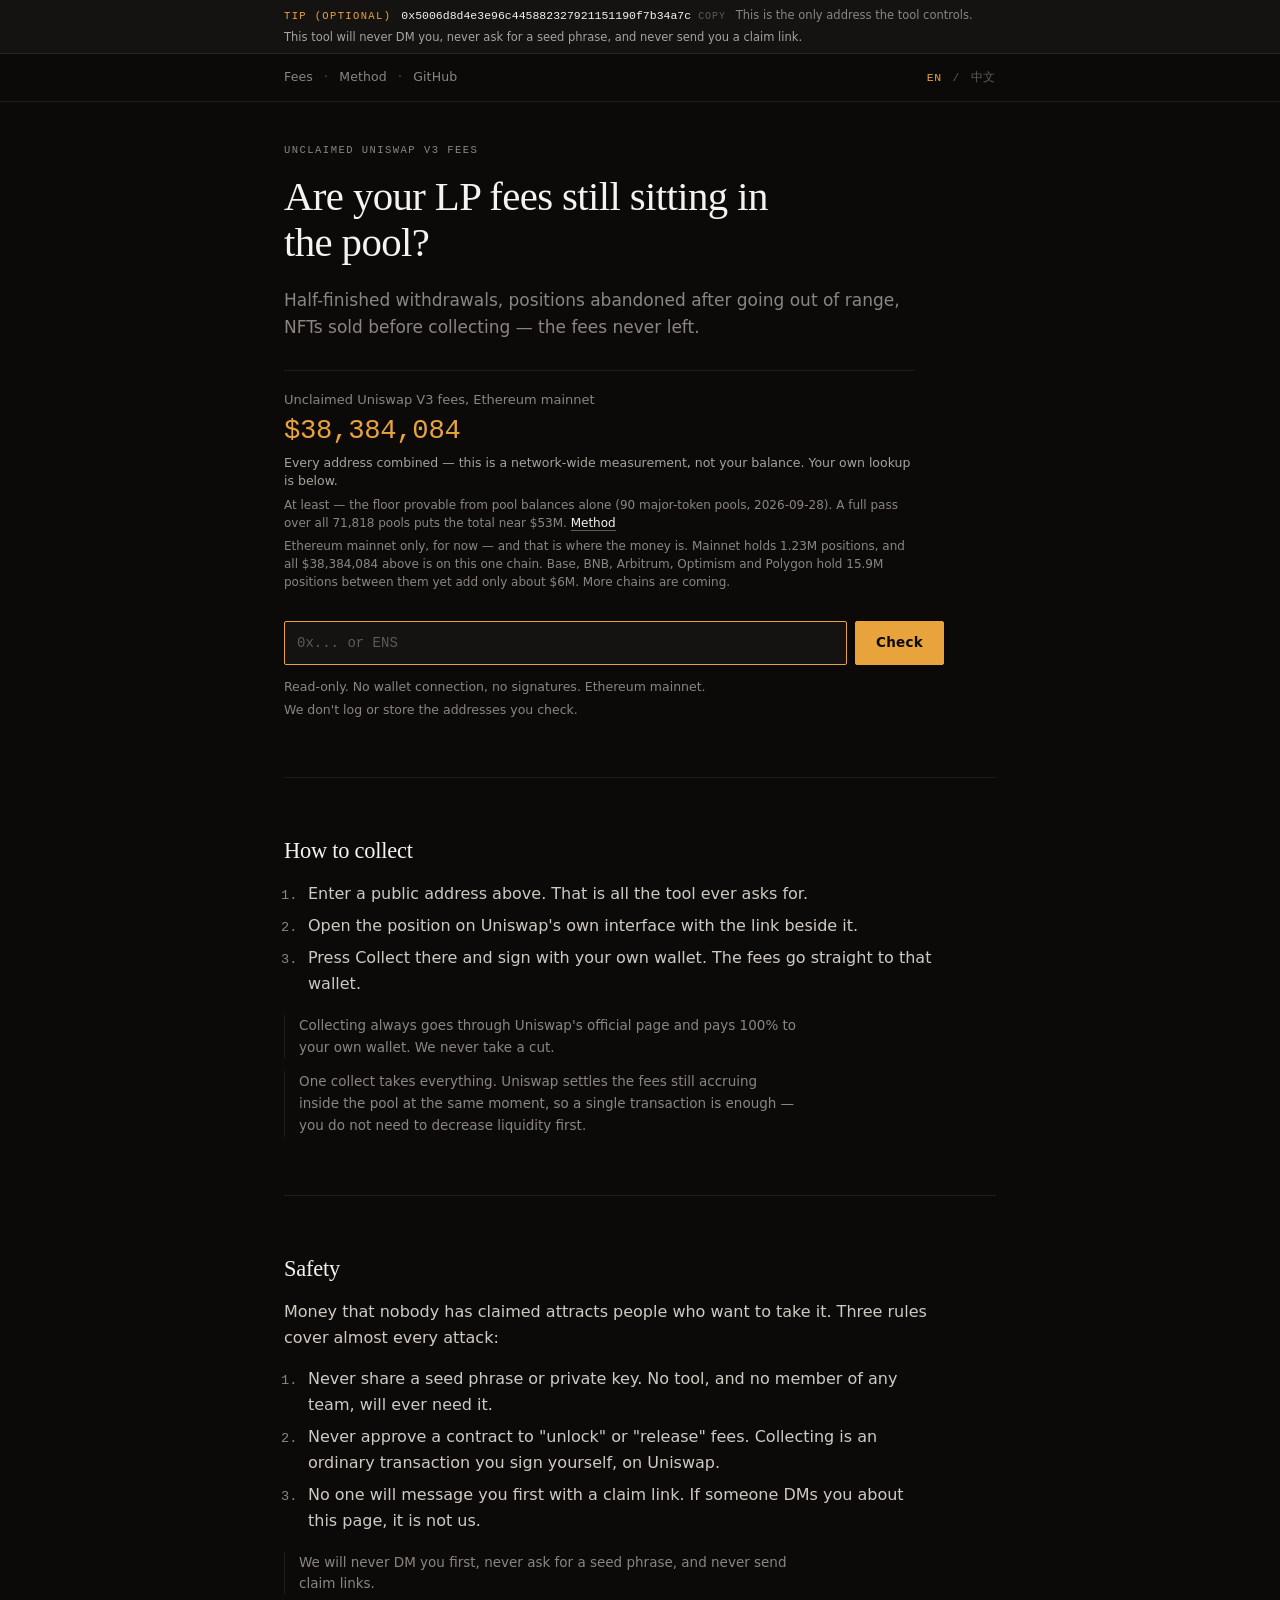
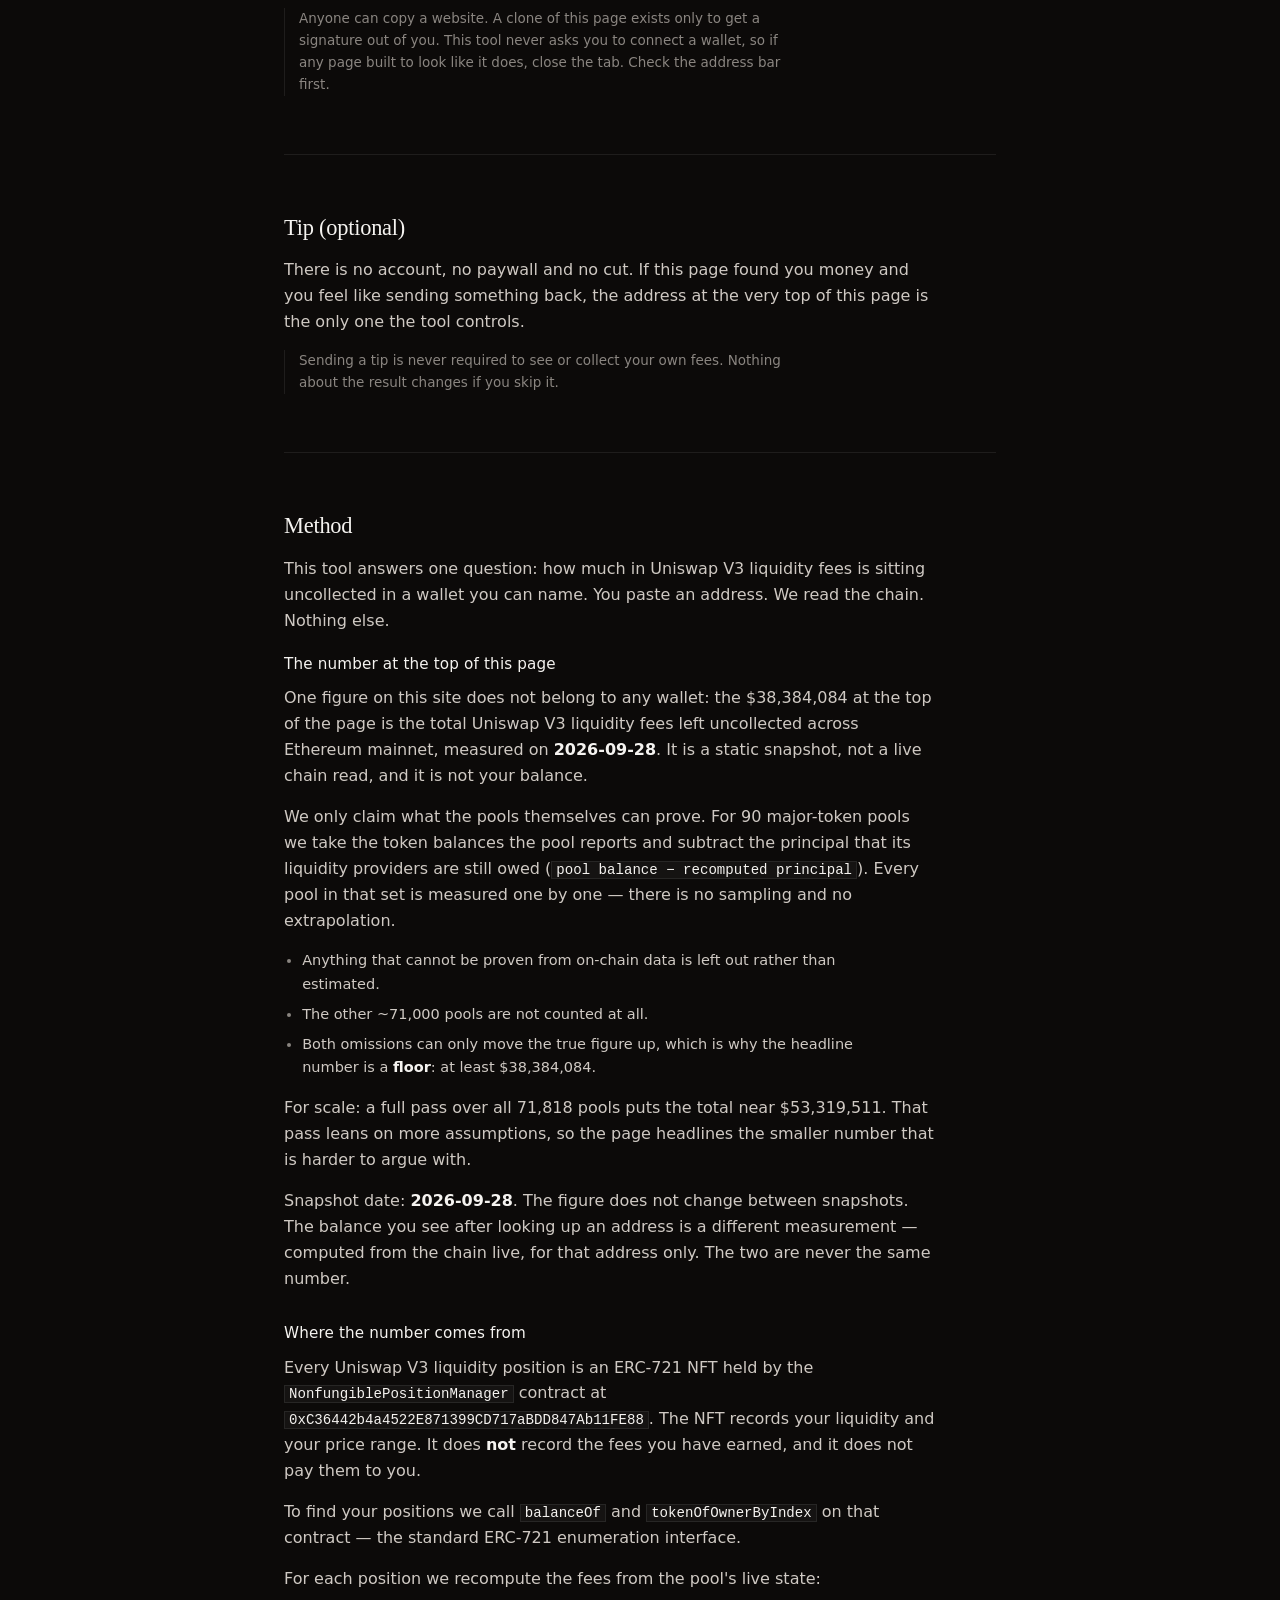
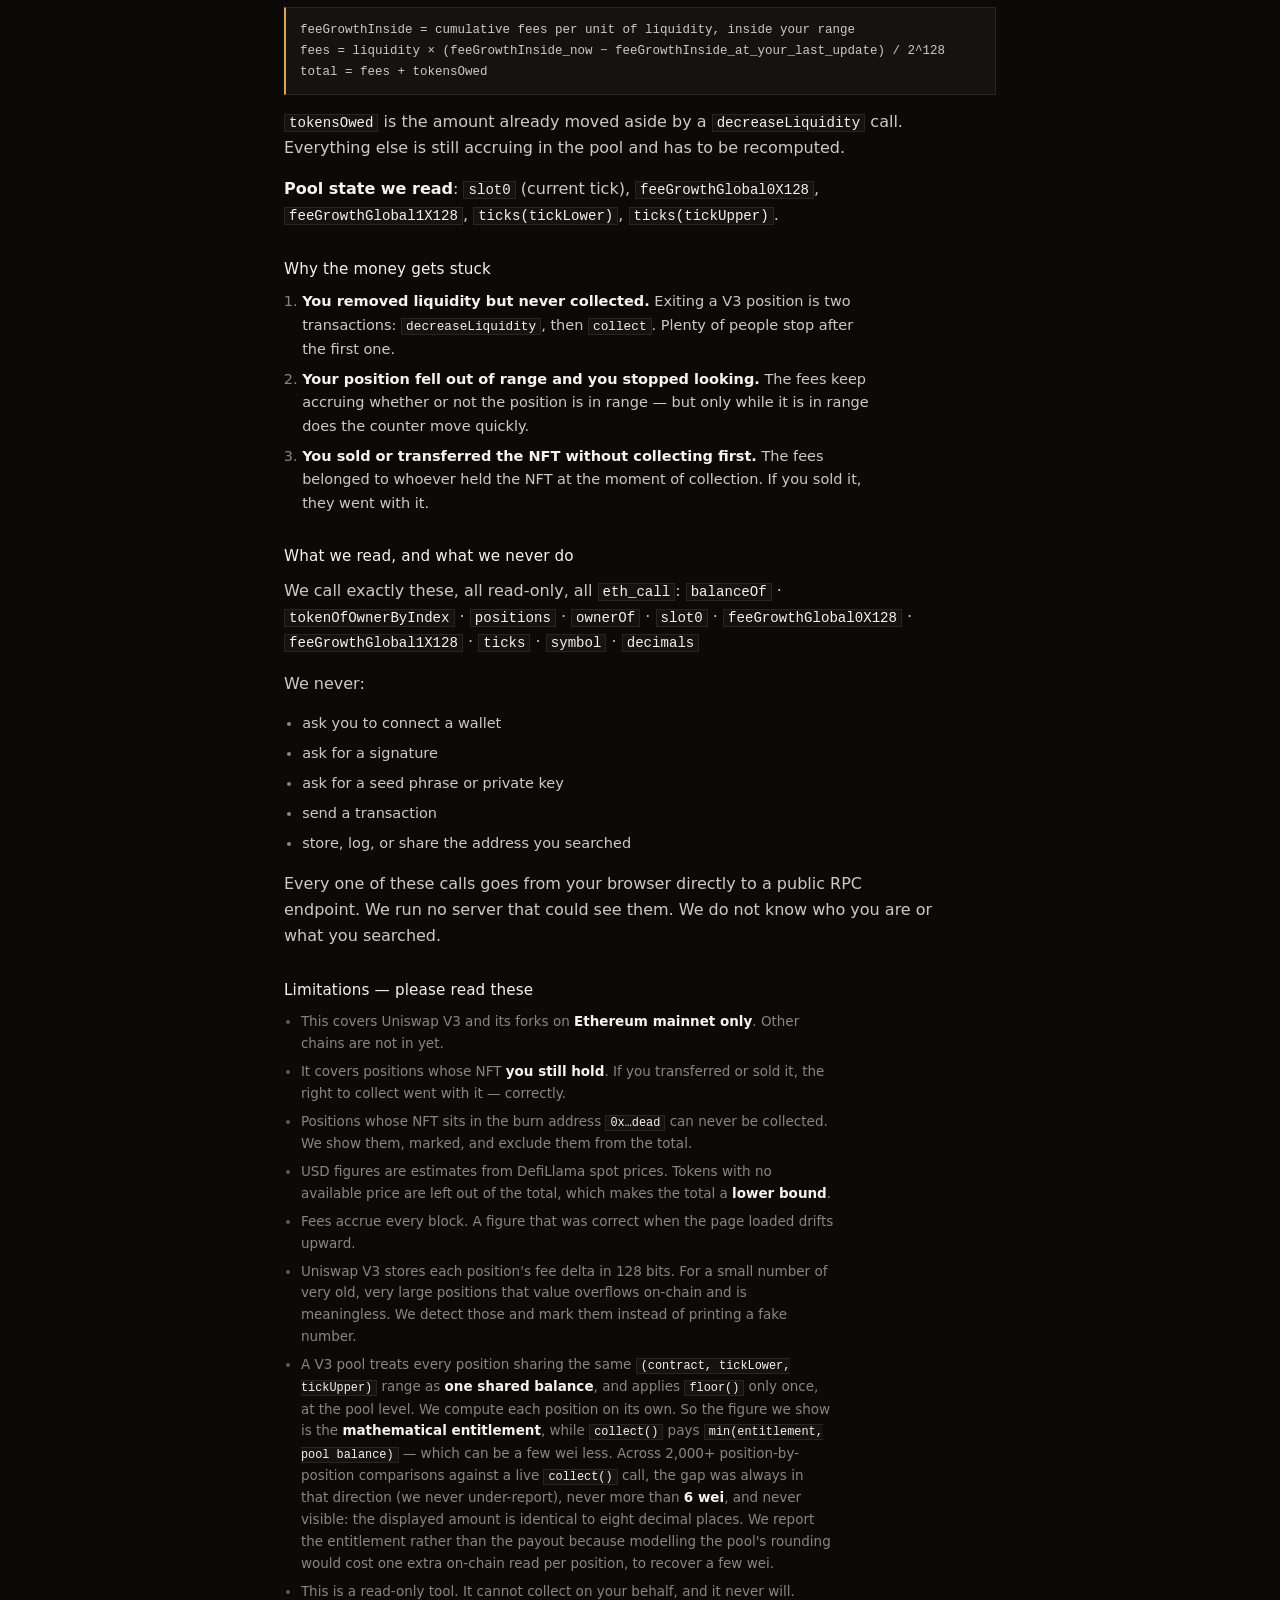
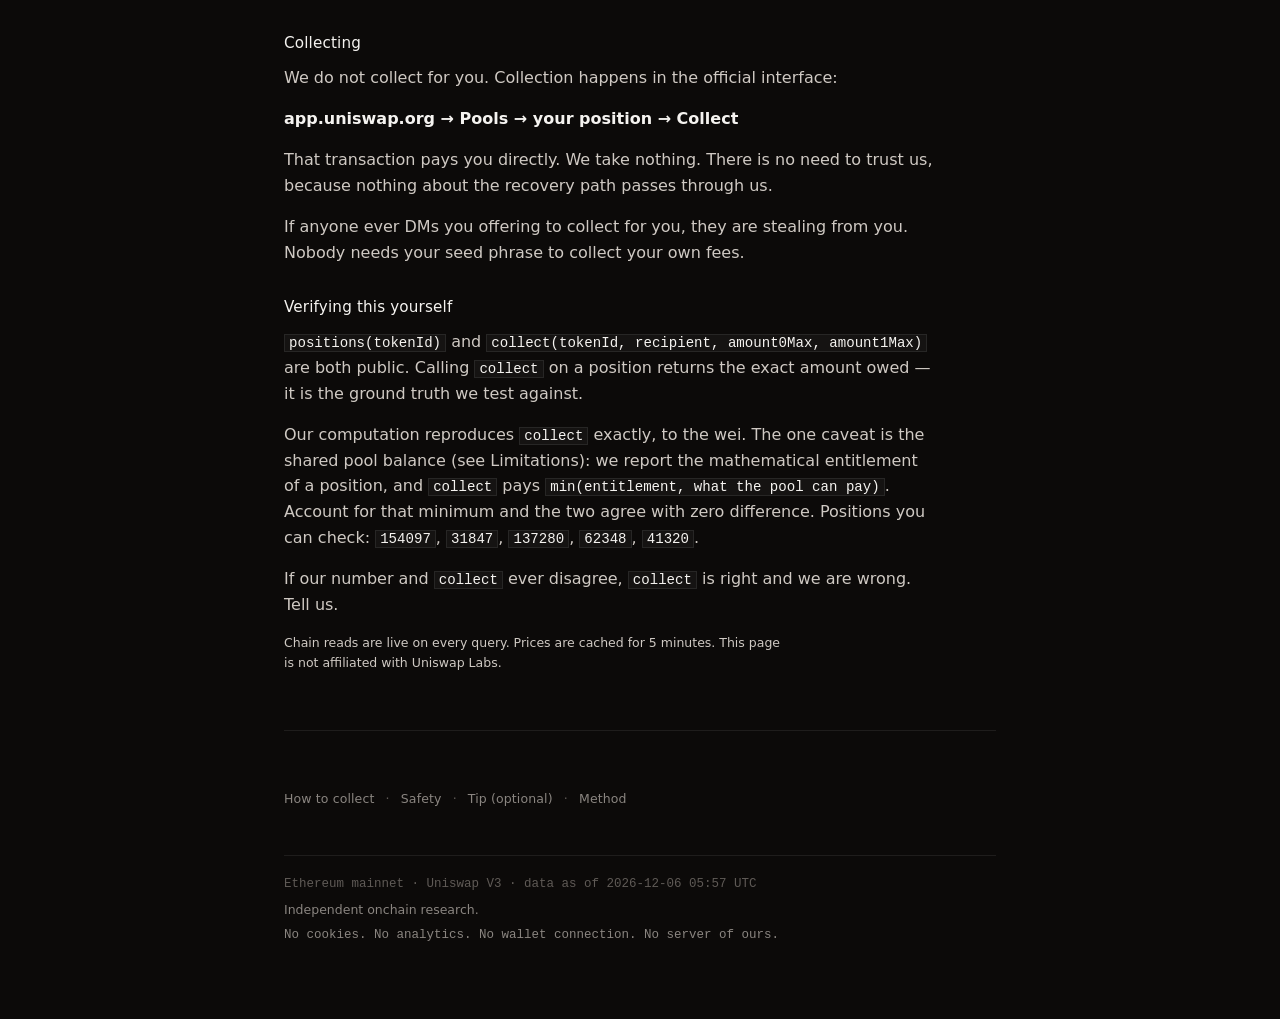
==== commit fdfeadba: "Tie the chain-scope note to the headline figure" ====
--- a/site/index.html
+++ b/site/index.html
@@ -93,7 +93,7 @@
     <p class="stat__value mono" data-i18n="stat.value">$38,384,084</p>
     <p class="stat__scope" data-i18n="stat.scope">Every address combined — this is a network-wide measurement, not your balance. Your own lookup is below.</p>
     <p class="stat__note"><span data-i18n="stat.note">At least — the floor provable from pool balances alone (90 major-token pools, 2026-09-28). A full pass over all 71,818 pools puts the total near $53M.</span> <a href="#method" data-scroll="method" data-i18n="nav.method">Method</a></p>
-    <p class="stat__note stat__chains" data-i18n="stat.chains">Ethereum mainnet only, for now. It is also where the money is: 1.23M position NFTs holding roughly $50M uncollected, against about $6M across Base, BNB, Arbitrum, Optimism and Polygon combined — even though those five chains hold 15.9M positions between them. More chains are coming.</p>
+    <p class="stat__note stat__chains" data-i18n="stat.chains">Ethereum mainnet only, for now — and that is where the money is. Mainnet holds 1.23M positions, and all $38,384,084 above is on this one chain. Base, BNB, Arbitrum, Optimism and Polygon hold 15.9M positions between them yet add only about $6M. More chains are coming.</p>
   </div>
 
   <form class="checkrow" id="checkform" autocomplete="off" novalidate>
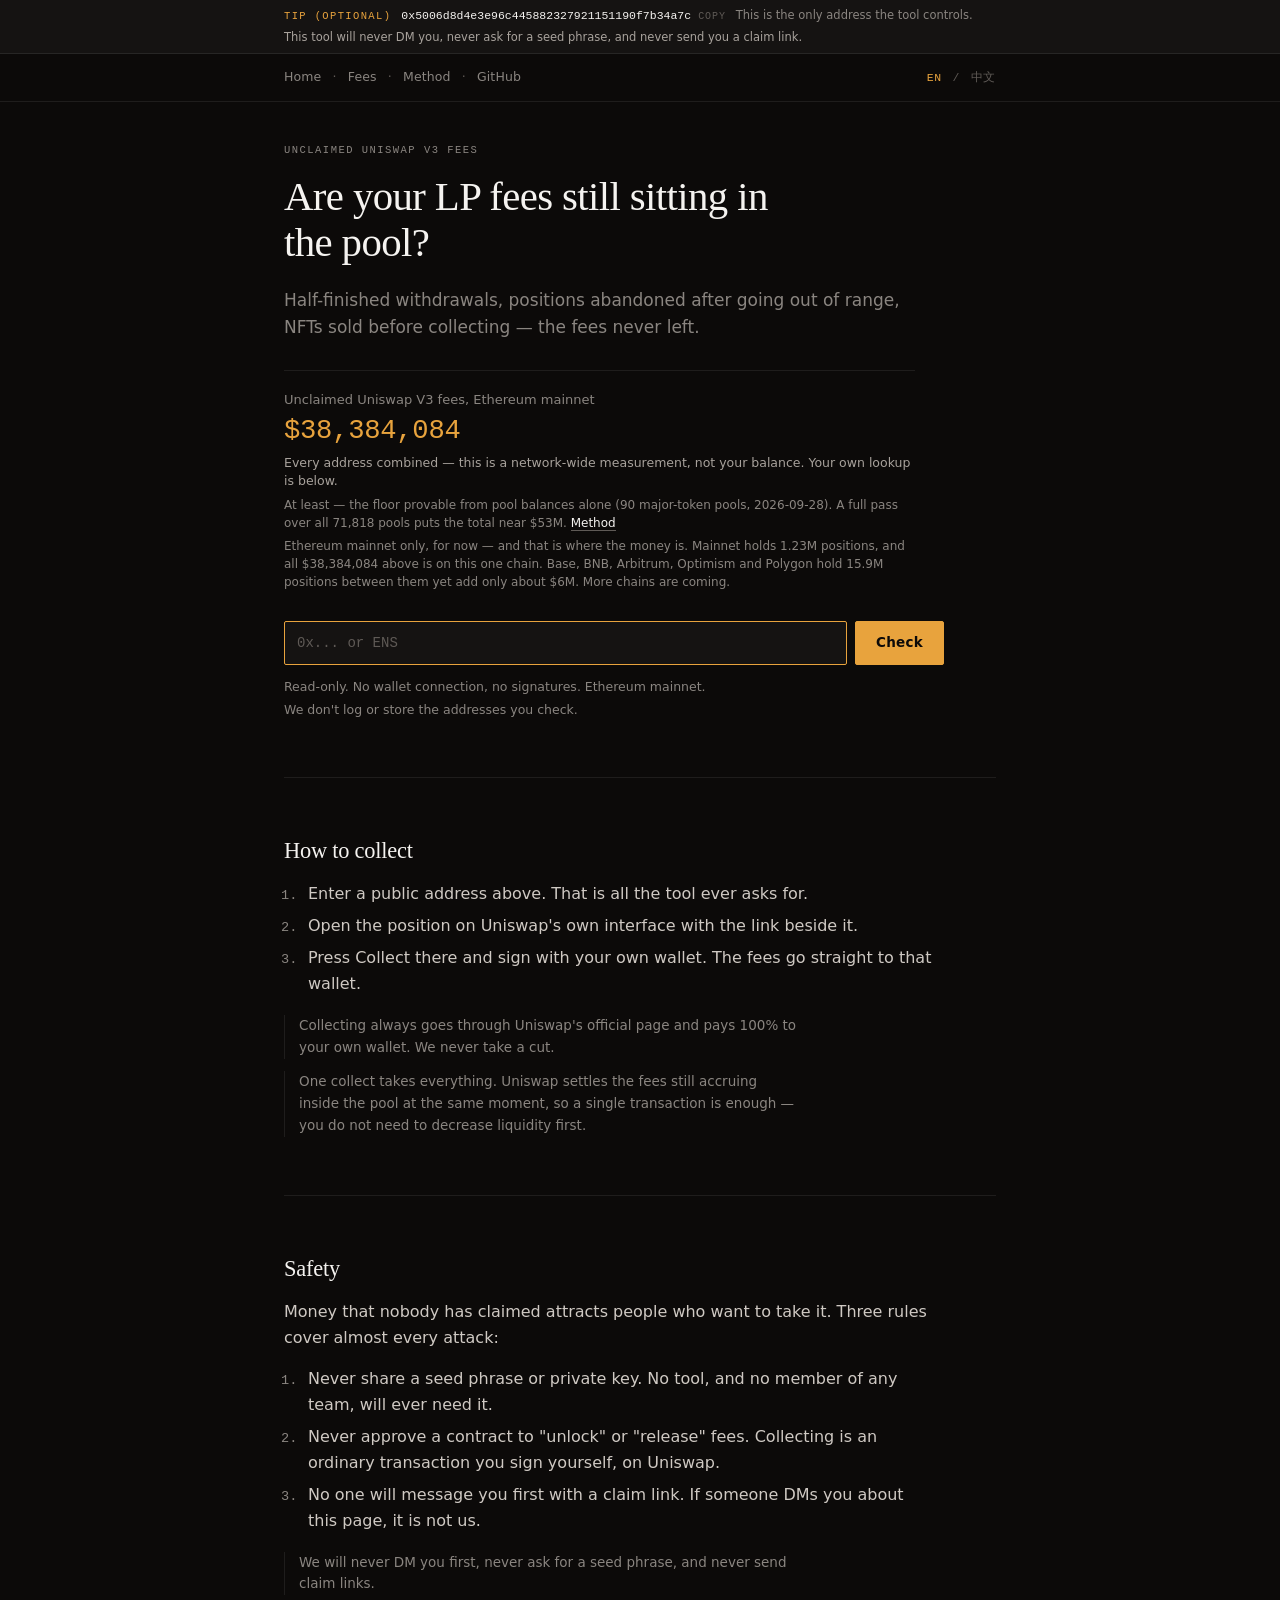
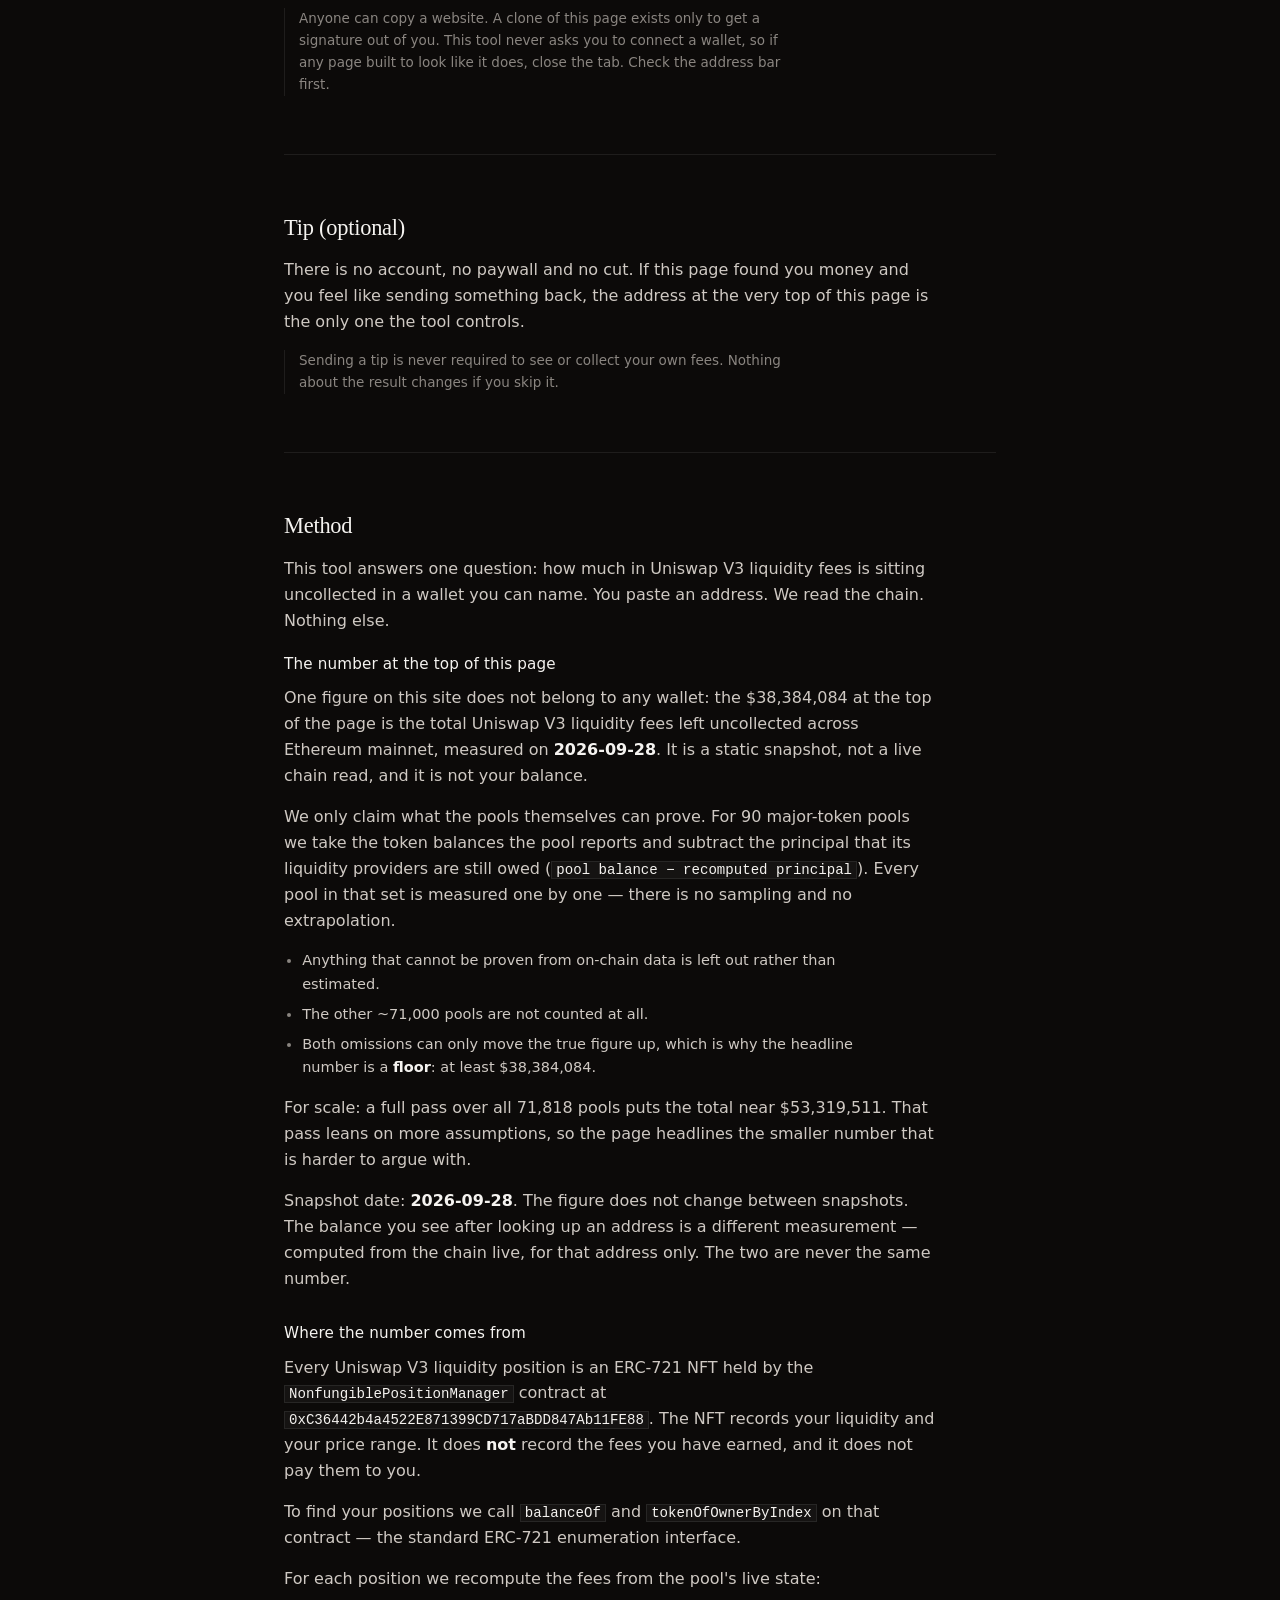
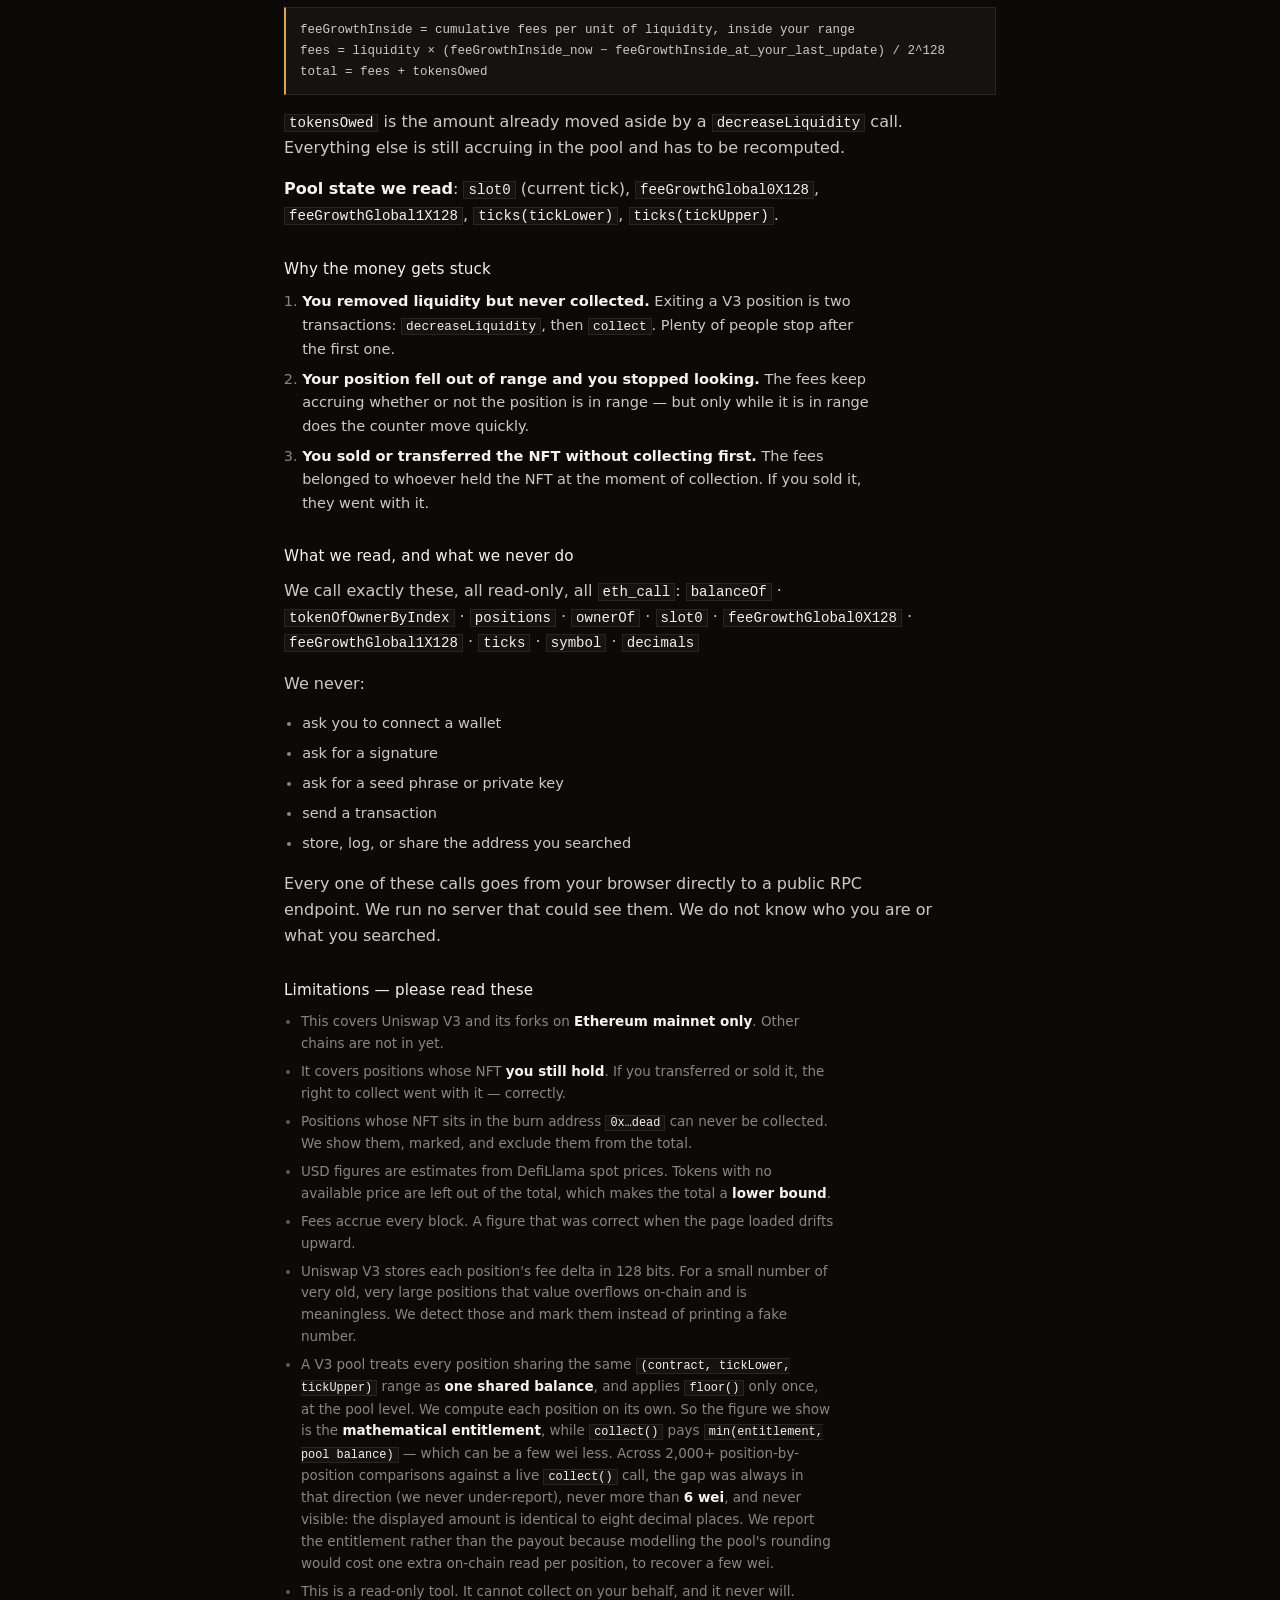
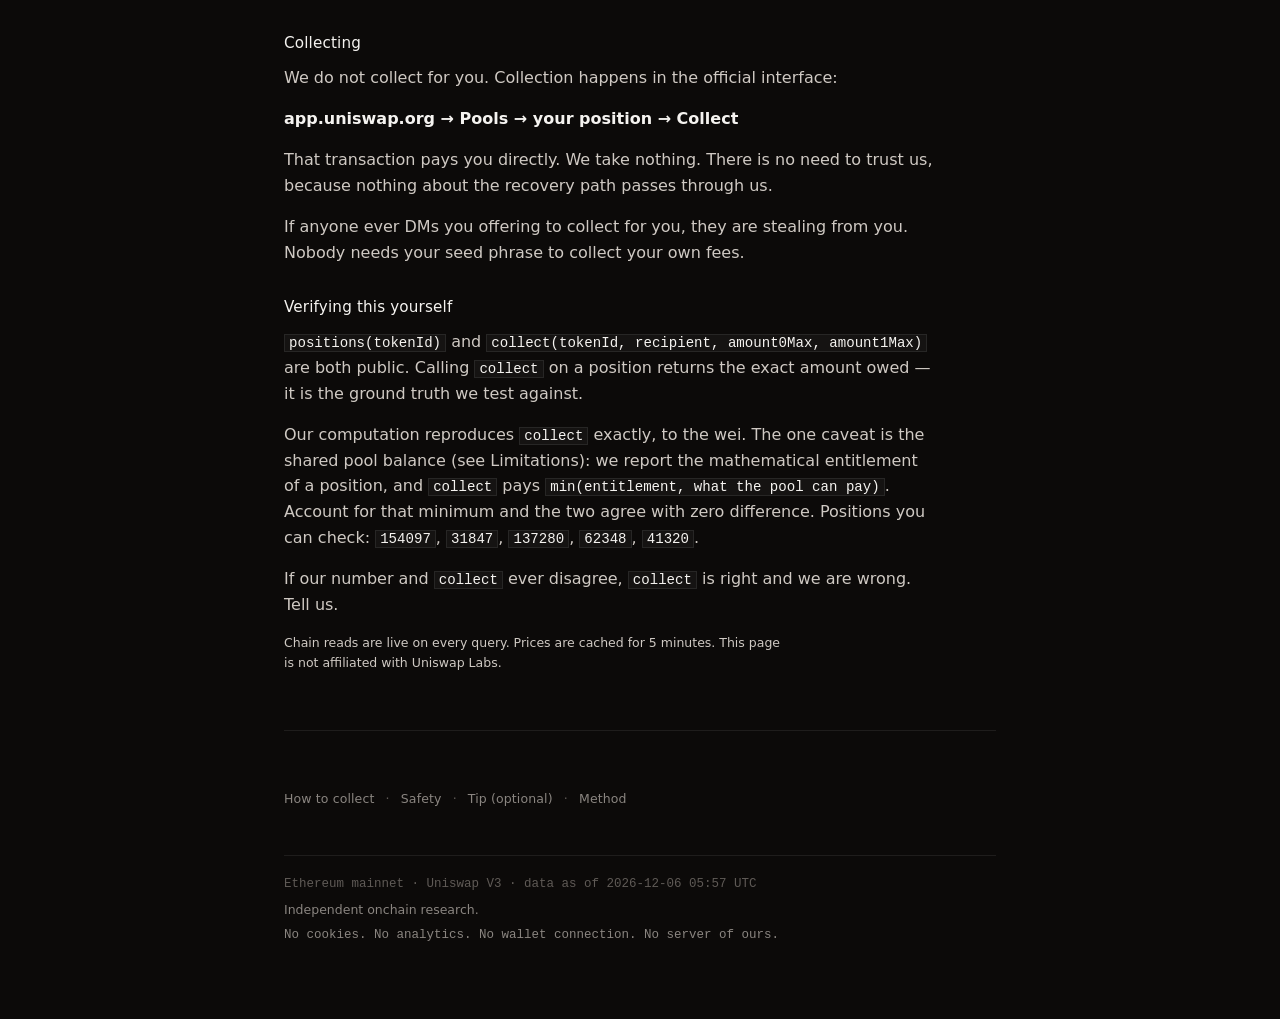
==== commit 582fe5b3: "site: add a link back to the owner's main site" ====
--- a/site/index.html
+++ b/site/index.html
@@ -62,6 +62,8 @@
 <header class="topbar">
   <div class="topbar__inner">
     <nav class="nav" aria-label="Primary">
+      <a id="navhome" data-navhome data-i18n="nav.home" hidden>Home</a>
+      <span class="nav__sep" data-navhome aria-hidden="true">·</span>
       <a href="#fees" data-scroll="fees" data-i18n="nav.fees">Fees</a>
       <span class="nav__sep" aria-hidden="true">·</span>
       <a href="#method" data-scroll="method" data-i18n="nav.method">Method</a>
